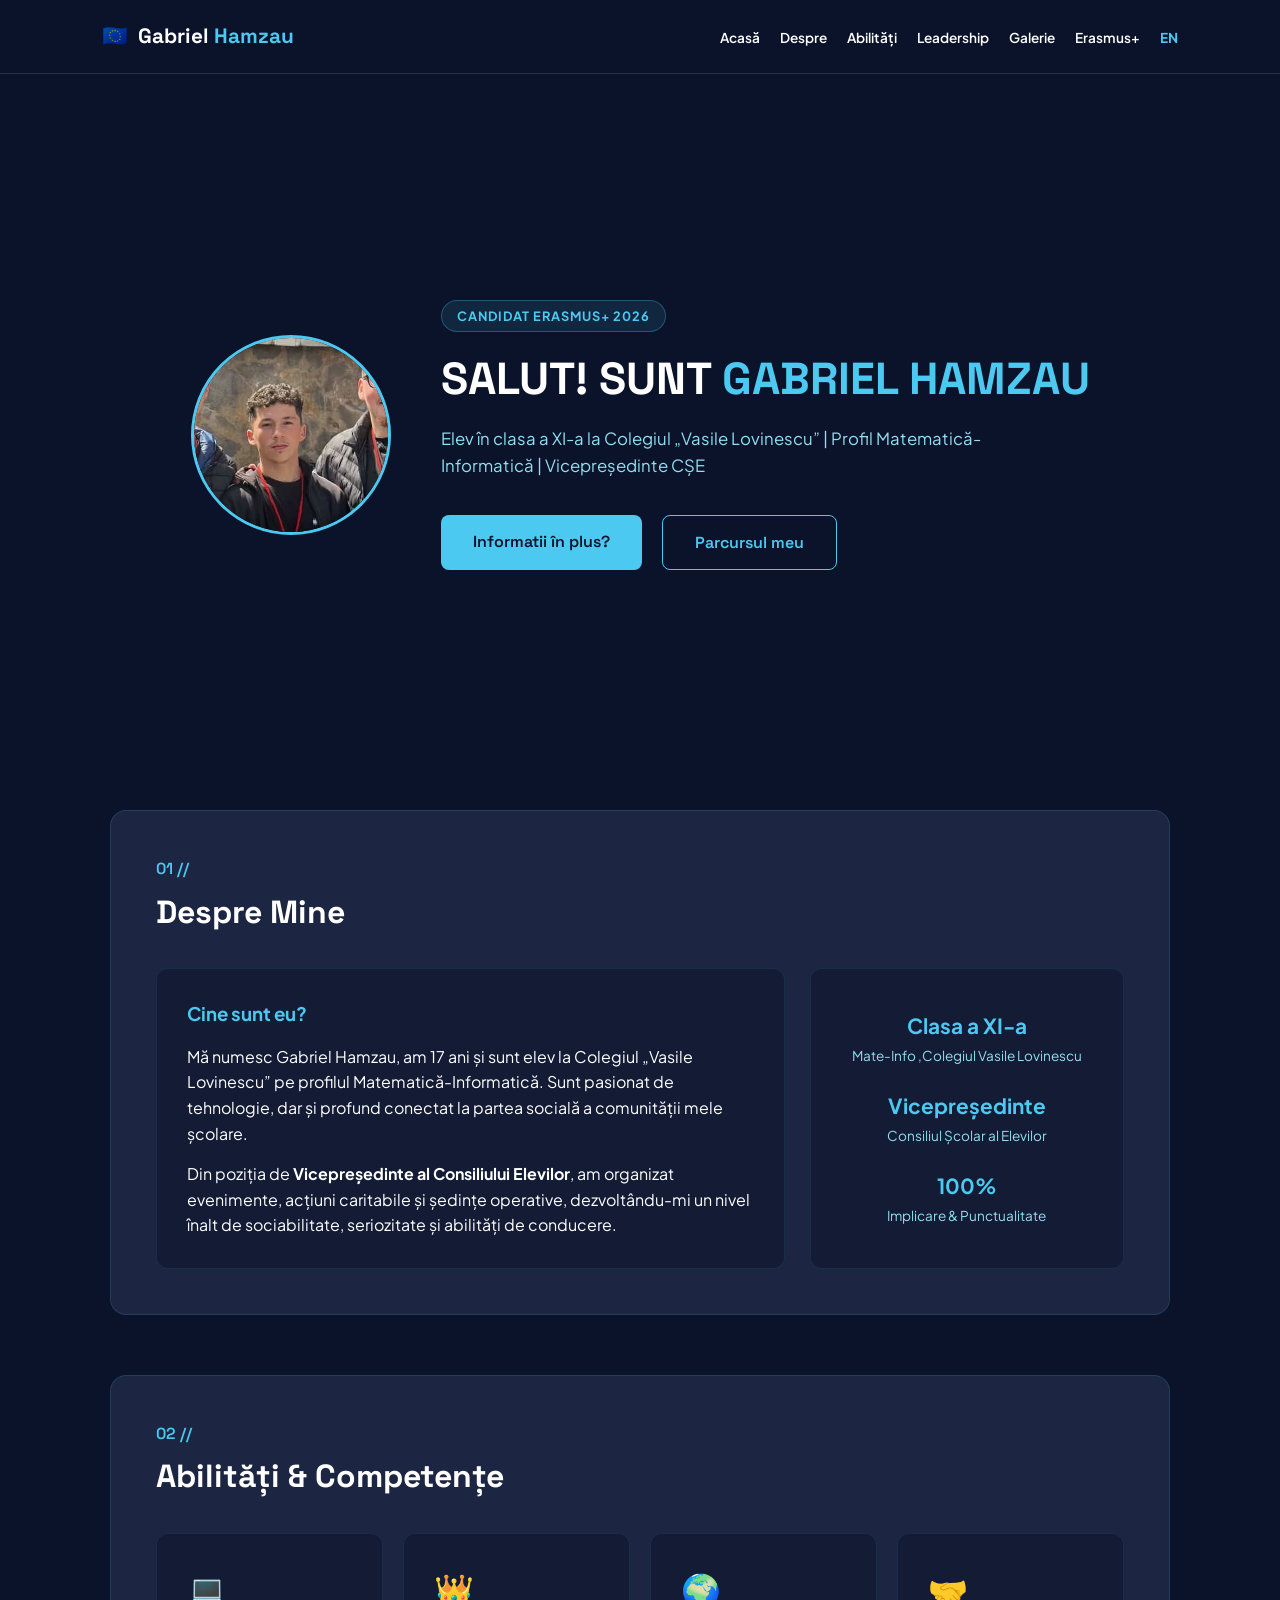
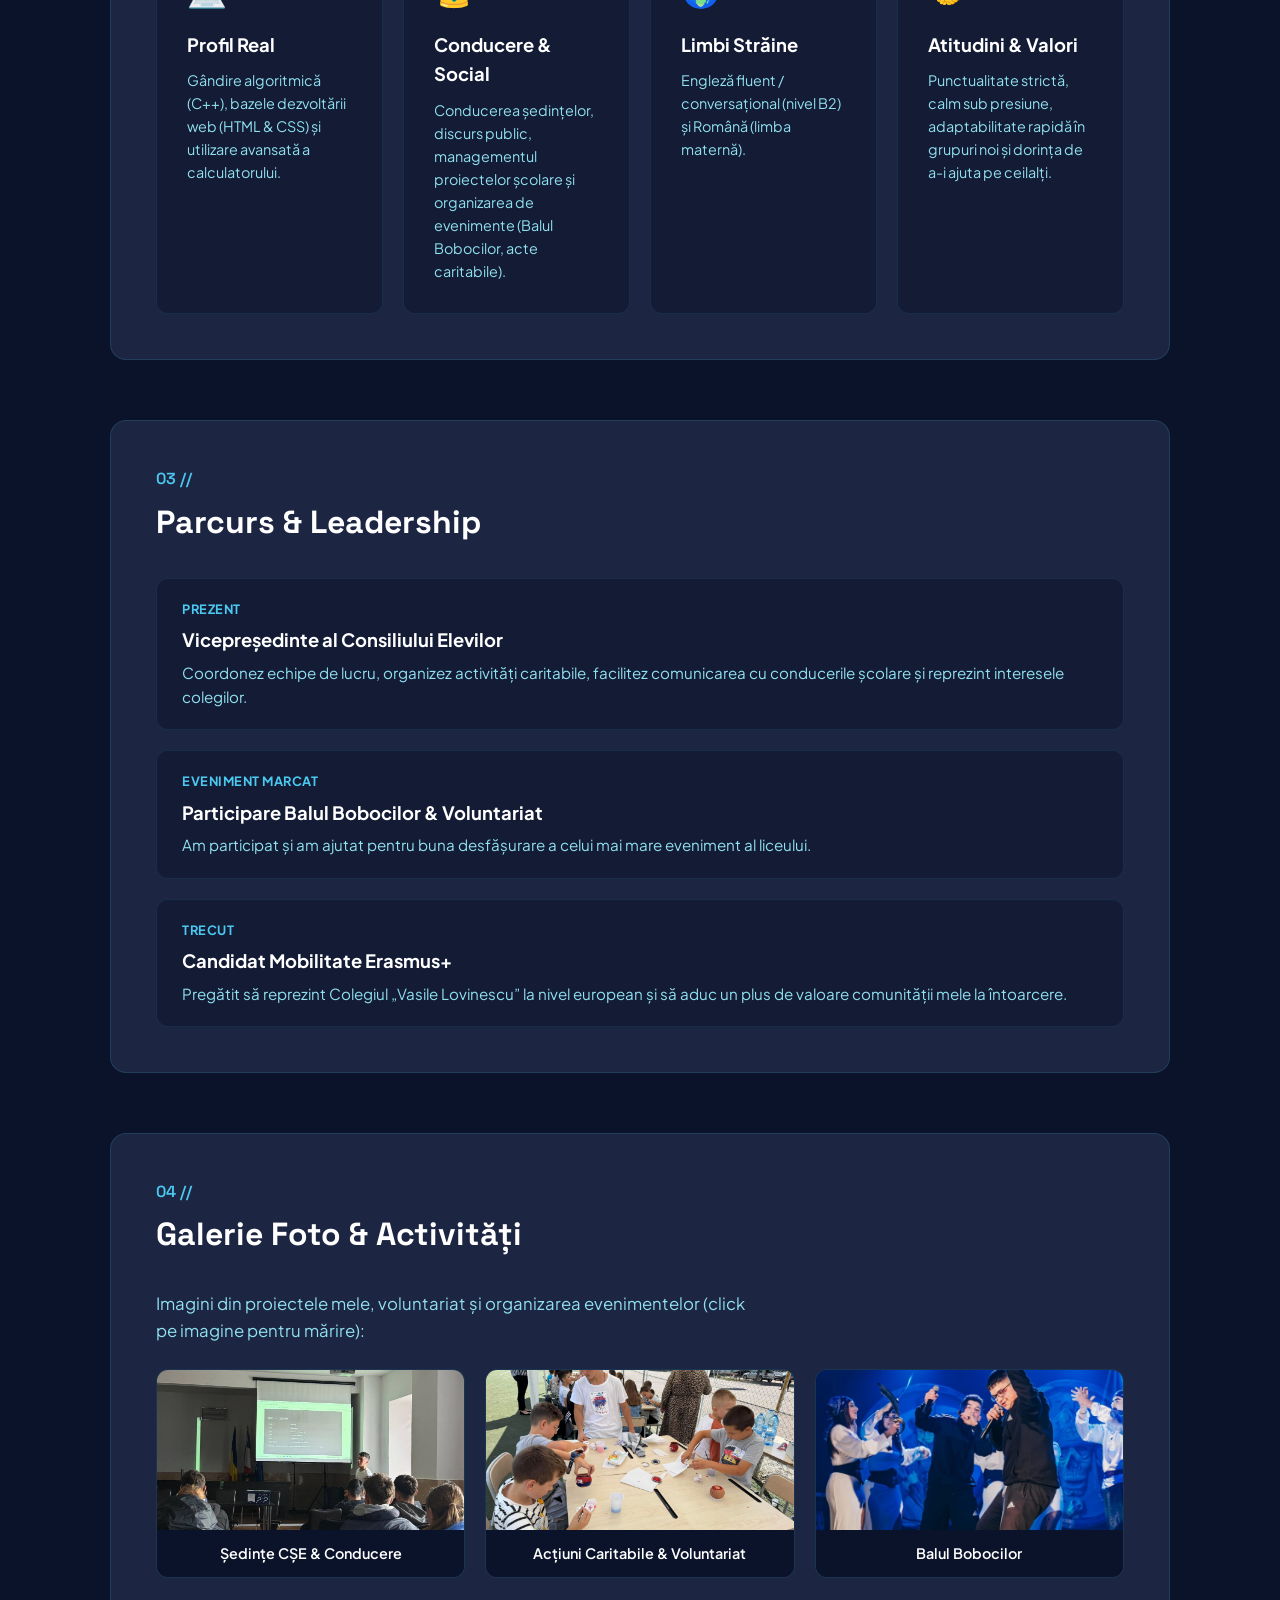
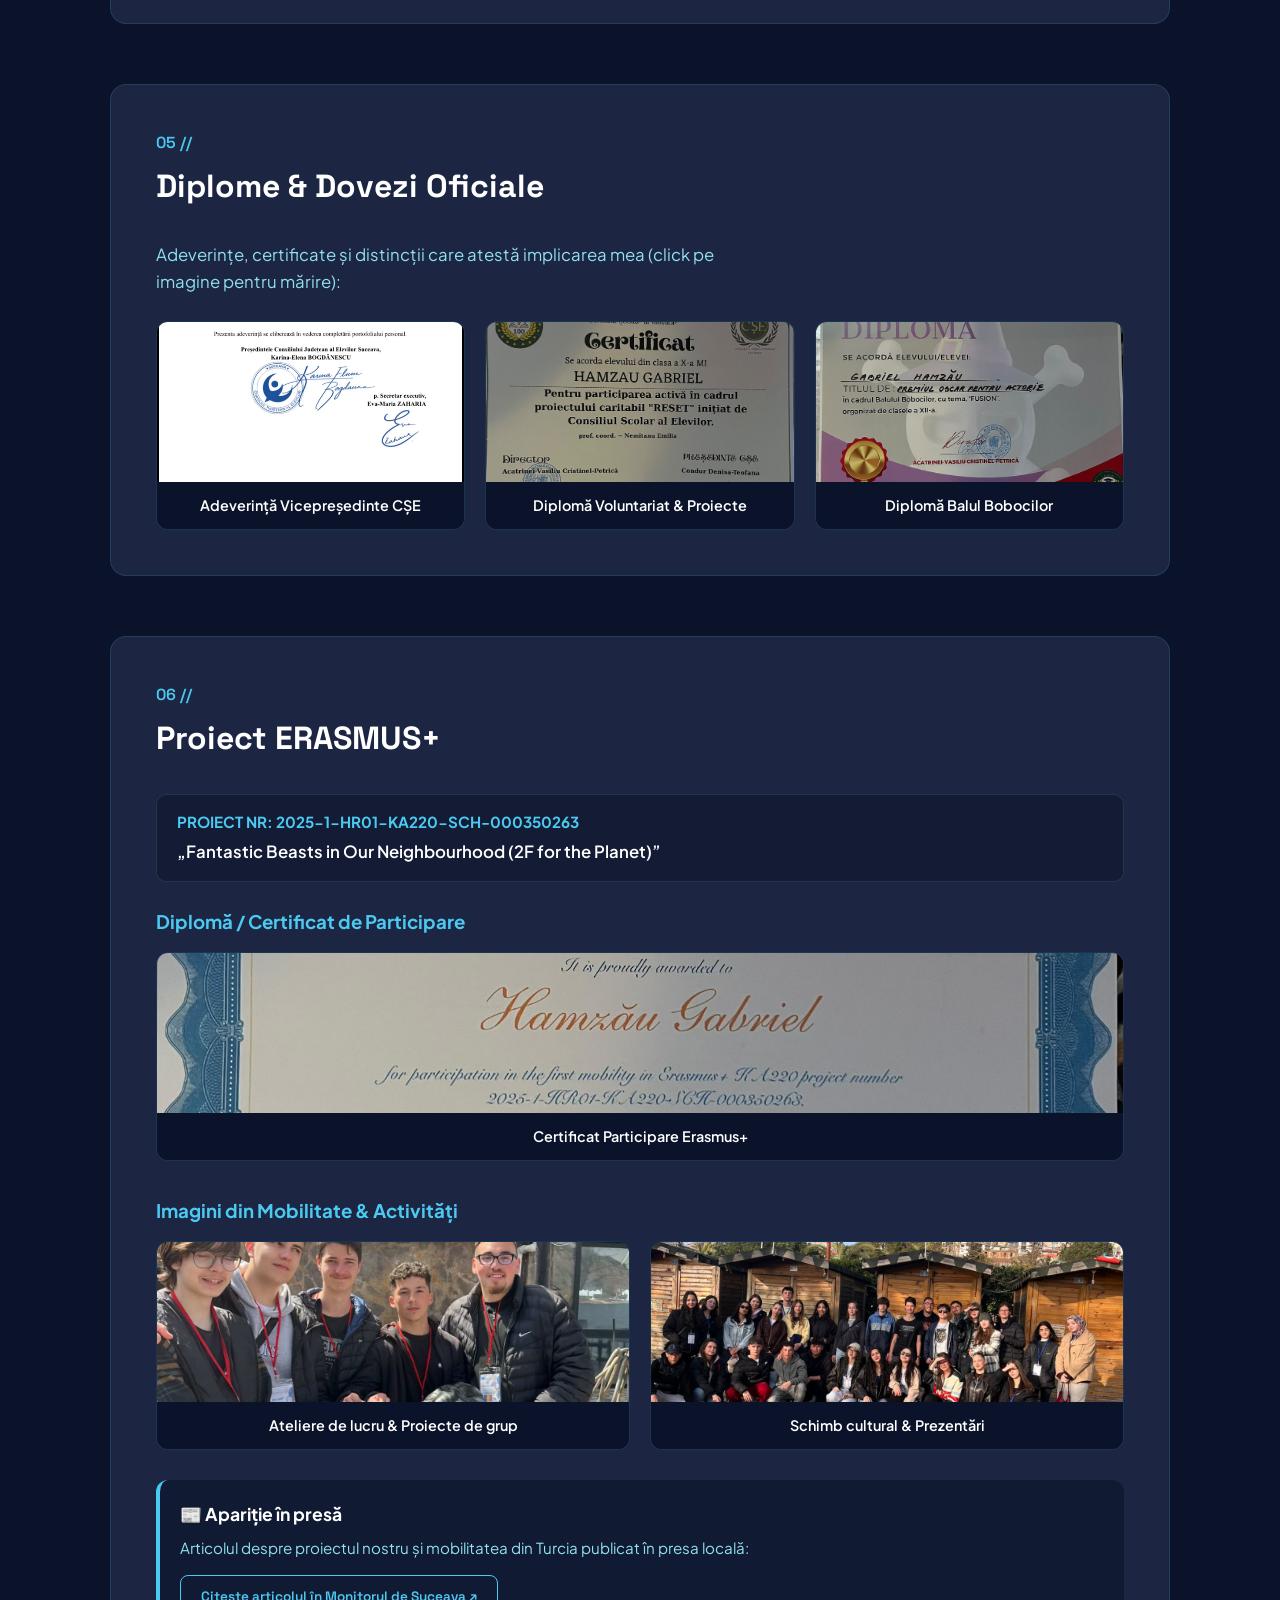
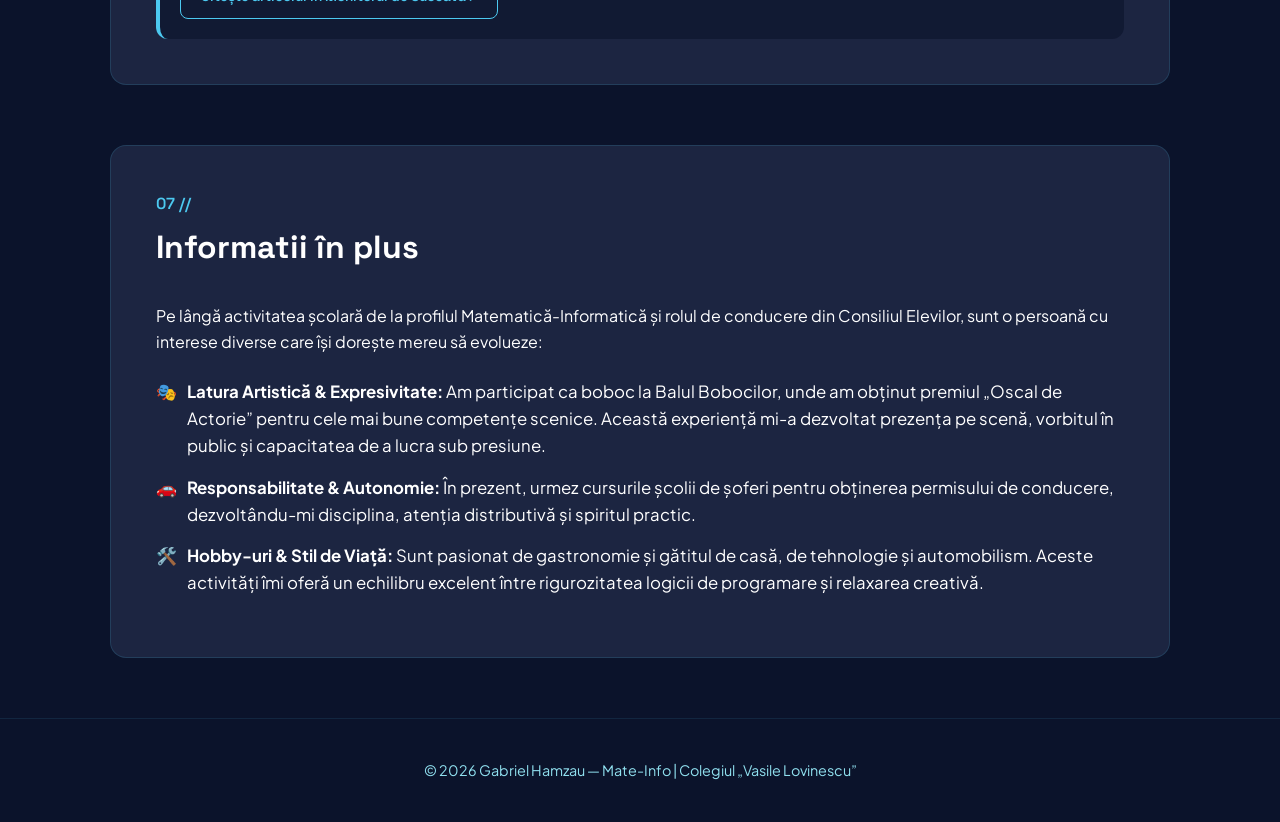
==== index.html @ 8b27a1c2 "Add Erasmus portfolio website Co-authored-by: Copilot App <223556219+Copilot@users.noreply.github.co" ====
<!DOCTYPE html>
<html lang="ro">
<head>
    <meta charset="UTF-8">
    <meta name="viewport" content="width=device-width, initial-scale=1.0">
    <title>Portofoliu Erasmus | Gabriel Hamzau</title>
    <!-- Fonturi -->
    <link href="https://fonts.googleapis.com/css2?family=Space+Grotesk:wght@300;400;600;700&family=Plus+Jakarta+Sans:wght@300;400;600;700&display=swap" rel="stylesheet">
    <link rel="stylesheet" href="style.css">
</head>
<body>

    <!-- Fundal Video NOU -->
    <video autoplay muted loop playsinline class="video-background">
        <source src="Imagini/fundal.mp4" type="video/mp4">
    
    </video>
    <div class="video-overlay"></div>

    <!-- Meniu Navigație -->
    <header>
        <div class="logo">
            <span class="eu-star">🇪🇺</span> Gabriel <span>Hamzau</span>
        </div>
        <nav>
            <ul>
                <li><a href="#hero">Acasă</a></li>
                <li><a href="#despre">Despre</a></li>
                <li><a href="#abilitati">Abilități</a></li>
                <li><a href="#traseu">Leadership</a></li>
                <li><a href="#galerie">Galerie</a></li>
                <li><a href="#participare-erasmus">Erasmus+</a></li>
                <li><a href="index-en.html" style="color: var(--primary); font-weight: 700;">EN</a></li>
            </ul>
        </nav>
    </header>

    <!-- SECȚIUNEA HERO -->
    <section id="hero">
        <div class="hero-content">
            <div class="profile-wrapper">
                <img src="Imagini/profil.jpg" alt="Gabriel Hamzau" class="profile-img">
            </div>
            
            <div class="hero-text">
                <span class="cyber-badge">CANDIDAT ERASMUS+ 2026</span>
                <h1>SALUT! SUNT <span class="clean-text">GABRIEL HAMZAU</span></h1>
                <p class="subtitle">Elev în clasa a XI-a la Colegiul „Vasile Lovinescu” | Profil Matematică-Informatică | Vicepreședinte CȘE</p>
                <div class="hero-buttons">
                    <a href="#INFORMATII" class="btn primary-glow">Informatii în plus?</a>
                    <a href="#traseu" class="btn secondary-btn">Parcursul meu</a>
                </div>
            </div>
        </div>
    </section>

    <main class="main-container">

        <!-- 01 // DESPRE MINE -->
        <section id="despre" class="section-card">
            <div class="section-header">
                <span class="section-number">01 //</span>
                <h2>Despre Mine</h2>
            </div>
            <div class="bento-grid">
                <div class="bento-box intro-box">
                    <h3>Cine sunt eu?</h3>
                    <p>Mă numesc Gabriel Hamzau, am 17 ani și sunt elev la Colegiul „Vasile Lovinescu” pe profilul Matematică-Informatică. Sunt pasionat de tehnologie, dar și profund conectat la partea socială a comunității mele școlare.</p>
                    <p style="margin-top: 15px;">Din poziția de <strong>Vicepreședinte al Consiliului Elevilor</strong>, am organizat evenimente, acțiuni caritabile și ședințe operative, dezvoltându-mi un nivel înalt de sociabilitate, seriozitate și abilități de conducere.</p>
                </div>
                <div class="bento-box stats-box">
                    <div class="stat-item">
                        <span class="stat-num">Clasa a XI-a</span>
                        <span class="stat-desc">Mate-Info ,Colegiul Vasile Lovinescu </span>
                    </div>
                    <div class="stat-item">
                        <span class="stat-num">Vicepreședinte</span>
                        <span class="stat-desc">Consiliul Școlar al Elevilor</span>
                    </div>
                    <div class="stat-item">
                        <span class="stat-num">100%</span>
                        <span class="stat-desc">Implicare & Punctualitate</span>
                    </div>
                </div>
            </div>
        </section>

        <!-- 02 // ABILITĂȚI -->
        <section id="abilitati" class="section-card">
            <div class="section-header">
                <span class="section-number">02 //</span>
                <h2>Abilități & Competențe</h2>
            </div>
            
            <div class="skills-grid">
                <div class="skill-card">
                    <div class="skill-icon">💻</div>
                    <h3>Profil Real</h3>
                    <p>Gândire algoritmică (C++), bazele dezvoltării web (HTML & CSS) și utilizare avansată a calculatorului.</p>
                </div>
                <div class="skill-card">
                    <div class="skill-icon">👑</div>
                    <h3>Conducere & Social</h3>
                    <p>Conducerea ședințelor, discurs public, managementul proiectelor școlare și organizarea de evenimente (Balul Bobocilor, acte caritabile).</p>
                </div>
                <div class="skill-card">
                    <div class="skill-icon">🌍</div>
                    <h3>Limbi Străine</h3>
                    <p>Engleză fluent / conversațional (nivel B2) și Română (limba maternă).</p>
                </div>
                <div class="skill-card">
                    <div class="skill-icon">🤝</div>
                    <h3>Atitudini & Valori</h3>
                    <p>Punctualitate strictă, calm sub presiune, adaptabilitate rapidă în grupuri noi și dorința de a-i ajuta pe ceilalți.</p>
                </div>
            </div>
        </section>

        <!-- 03 // PARCURS & LEADERSHIP -->
        <section id="traseu" class="section-card">
            <div class="section-header">
                <span class="section-number">03 //</span>
                <h2>Parcurs & Leadership</h2>
            </div>
            
            <div class="timeline">
                <div class="timeline-item">
                    <div class="timeline-date">Prezent</div>
                    <div class="timeline-content">
                        <h3>Vicepreședinte al Consiliului Elevilor</h3>
                        <p>Coordonez echipe de lucru, organizez activități caritabile, facilitez comunicarea cu conducerile școlare și reprezint interesele colegilor.</p>
                    </div>
                </div>
                <div class="timeline-item">
                    <div class="timeline-date">Eveniment Marcat</div>
                    <div class="timeline-content">
                        <h3>Participare Balul Bobocilor & Voluntariat</h3>
                        <p>Am participat și am ajutat pentru buna desfășurare a celui mai mare eveniment al liceului.</p>
                    </div>
                </div>
                <div class="timeline-item">
                    <div class="timeline-date">Trecut</div>
                    <div class="timeline-content">
                        <h3>Candidat Mobilitate Erasmus+</h3>
                        <p>Pregătit să reprezint Colegiul „Vasile Lovinescu” la nivel european și să aduc un plus de valoare comunității mele la întoarcere.</p>
                    </div>
                </div>
            </div>
        </section>

        <!-- 04 // GALERIE FOTO -->
        <section id="galerie" class="section-card">
            <div class="section-header">
                <span class="section-number">04 //</span>
                <h2>Galerie Foto & Activități</h2>
            </div>
            <p class="subtitle" style="margin-bottom: 25px;">Imagini din proiectele mele, voluntariat și organizarea evenimentelor (click pe imagine pentru mărire):</p>
            
            <div class="cyber-gallery">
                <div class="gallery-card" onclick="deschideImagine(this)">
                    <img src="Imagini/activitate1.jpg" alt="Ședințe și Echipa CȘE">
                    <div class="gallery-info">Ședințe CȘE & Conducere</div>
                </div>
                <div class="gallery-card" onclick="deschideImagine(this)">
                    <img src="Imagini/activitate2.jpg" alt="Acțiuni Caritabile">
                    <div class="gallery-info">Acțiuni Caritabile & Voluntariat</div>
                </div>
                <div class="gallery-card" onclick="deschideImagine(this)">
                    <img src="Imagini/activitate3.jpg" alt="Balul Bobocilor">
                    <div class="gallery-info"> Balul Bobocilor</div>
                </div>
            </div>
        </section>

        <!-- 05 // DIPLOME ȘI DOVEZI -->
        <section id="diplome" class="section-card">
            <div class="section-header">
                <span class="section-number">05 //</span>
                <h2>Diplome & Dovezi Oficiale</h2>
            </div>
            <p class="subtitle" style="margin-bottom: 25px;">Adeverințe, certificate și distincții care atestă implicarea mea (click pe imagine pentru mărire):</p>
            
            <div class="cyber-gallery">
                <div class="gallery-card" onclick="deschideImagine(this)">
                    <img src="Imagini/diploma1.jpg" alt="Adeverință Vicepreședinte">
                    <div class="gallery-info">Adeverință Vicepreședinte CȘE</div>
                </div>
                <div class="gallery-card" onclick="deschideImagine(this)">
                    <img src="Imagini/diploma2.jpg" alt="Diplomă Voluntariat">
                    <div class="gallery-info">Diplomă Voluntariat & Proiecte</div>
                </div>
                <div class="gallery-card" onclick="deschideImagine(this)">
                    <img src="Imagini/diploma3.jpg" alt="Diplomă Balul Bobocilor ">
                    <div class="gallery-info">Diplomă Balul Bobocilor</div>
                </div>
            </div>
        </section>

        <!-- 06 // PARTICIPARE ERASMUS+ -->
        <section id="participare-erasmus" class="section-card">
            <div class="section-header">
                <span class="section-number">06 //</span>
                <h2>Proiect ERASMUS+</h2>
            </div>
            <div style="margin-bottom: 25px; background: rgba(11, 19, 43, 0.5); padding: 15px 20px; border-radius: 10px; border: 1px solid rgba(255,255,255,0.1);">
                <p style="color: var(--primary); font-weight: 700; font-size: 0.95rem; margin-bottom: 5px;">PROIECT NR: 2025-1-HR01-KA220-SCH-000350263</p>
                <p style="font-size: 1.05rem; font-weight: 600;">„Fantastic Beasts in Our Neighbourhood (2F for the Planet)”</p>
            </div>
            
            <h3 style="margin-bottom: 15px; color: var(--primary);">Diplomă / Certificat de Participare</h3>
            <div class="cyber-gallery" style="margin-bottom: 35px;">
                <div class="gallery-card" onclick="deschideImagine(this)">
                    <img src="Imagini/diploma10.jpg" alt="Diploma ERASMUS">
                    <div class="gallery-info">Certificat Participare Erasmus+</div>
                </div>
            </div>

            <h3 style="margin-bottom: 15px; color: var(--primary);">Imagini din Mobilitate & Activități</h3>
            <div class="cyber-gallery">
                <div class="gallery-card" onclick="deschideImagine(this)">
                    <img src="Imagini/diploma11.jpg" alt="Poze ERASMUS 1">
                    <div class="gallery-info">Ateliere de lucru & Proiecte de grup</div>
                </div>
                <div class="gallery-card" onclick="deschideImagine(this)">
                    <img src="Imagini/diploma12.jpg" alt="Poze ERASMUS 2">
                    <div class="gallery-info">Schimb cultural & Prezentări</div>
                </div>
            </div>

            <!-- APARIȚIE ÎN PRESA LOCALĂ -->
            <div style="margin-top: 30px; background: rgba(11, 19, 43, 0.6); padding: 20px; border-radius: 12px; border-left: 4px solid var(--primary);">
                <h3 style="font-size: 1.1rem; margin-bottom: 8px;">📰 Apariție în presă</h3>
                <p style="color: var(--text-dim); font-size: 0.95rem; margin-bottom: 15px;">
                    Articolul despre proiectul nostru și mobilitatea din Turcia publicat în presa locală:
                </p>
                <a href="https://www.monitorulsv.ro/turcia-destinatia-celei-de-a-doua-intalniri-de-proiect-pentru-elevi-si-profesori-ai-colegiului-vasile-lovinescu-falticeni_f33e3d/" target="_blank" class="btn secondary-btn" style="font-size: 0.85rem; padding: 10px 20px;">
                    Citește articolul în Monitorul de Suceava ↗
                </a>
            </div>
        </section>

        <!-- 07 // INFORMATII DESPRE MINE IN PLUS  -->
        <section id="INFORMATII" class="section-card">
            <div class="section-header">
                <span class="section-number">07 //</span>
                <h2>Informatii în plus</h2>
            </div>
            <div class="INFORMATII">
                <p>Pe lângă activitatea școlară de la profilul Matematică-Informatică și rolul de conducere din Consiliul Elevilor, sunt o persoană cu interese diverse care își dorește mereu să evolueze:</p>
                <ul class="glow-list">
                    <li>🎭 <span><strong>Latura Artistică & Expresivitate:</strong> Am participat ca boboc la Balul Bobocilor, unde am obținut premiul „Oscal de Actorie” pentru cele mai bune competențe scenice. Această experiență mi-a dezvoltat prezența pe scenă, vorbitul în public și capacitatea de a lucra sub presiune.</span></li>
                    <li>🚗 <span><strong>Responsabilitate & Autonomie:</strong> În prezent, urmez cursurile școlii de șoferi pentru obținerea permisului de conducere, dezvoltându-mi disciplina, atenția distributivă și spiritul practic.</span></li>
                    <li>🛠️ <span><strong>Hobby-uri & Stil de Viață:</strong> Sunt pasionat de gastronomie și gătitul de casă, de tehnologie și automobilism. Aceste activități îmi oferă un echilibru excelent între rigurozitatea logicii de programare și relaxarea creativă.</span></li>
                </ul>
            </div>
        </section>

    </main>

    <!-- Model imagine -->
    <div id="modal-poza" class="modal" onclick="inchideImagine()">
        <span class="inchide">&times;</span>
        <img class="modal-content" id="img-marita">
        <div id="caption"></div>
    </div>

    <footer>
        <p>&copy; 2026 Gabriel Hamzau — Mate-Info | Colegiul „Vasile Lovinescu”</p>
    </footer>

    <script>
        function deschideImagine(element) {
            var modal = document.getElementById("modal-poza");
            var imgMarita = document.getElementById("img-marita");
            var captionText = document.getElementById("caption");
            var imgSursa = element.getElementsByTagName("img")[0];
            var textInfo = element.getElementsByClassName("gallery-info")[0];

            modal.style.display = "flex";
            imgMarita.src = imgSursa.src;
            captionText.innerHTML = textInfo.innerHTML;
        }

        function inchideImagine() {
            document.getElementById("modal-poza").style.display = "none";
        }
    </script>
</body>
</html>
---- style.css ----
/* Variabile de culoare unificate */
:root {
    --bg-dark: #0b132b;          /* Albastru închis */
    --card-bg: #1c2541;          /* Card-uri albastru închis */
    --primary: #4cc9f0;          /* Cyan curat */
    --accent: #480ca8;
    --text-white: #ffffff;
    --text-dim: #90e0ef;
}

* {
    margin: 0;
    padding: 0;
    box-sizing: border-box;
    scroll-behavior: smooth;
}

body {
    font-family: 'Plus Jakarta Sans', sans-serif;
    background-color: var(--bg-dark);
    color: var(--text-white);
    overflow-x: hidden;
    line-height: 1.6;
}

/* NOU: FUNDAL VIDEO INTEGRAT */
.video-background {
    position: fixed;
    top: 0;
    left: 0;
    width: 100vw;
    height: 100vh;
    object-fit: cover;
    z-index: -2;
}

/* Overlay întunecat pentru lizibilitatea textului */
.video-overlay {
    position: fixed;
    top: 0;
    left: 0;
    width: 100%;
    height: 100%;
    background: rgba(11, 19, 43, 0.75);
    z-index: -1;
}

/* Antet / Navigație */
header {
    position: fixed;
    top: 0;
    width: 100%;
    display: flex;
    justify-content: space-between;
    align-items: center;
    padding: 20px 8%;
    background: rgba(11, 19, 43, 0.95);
    border-bottom: 1px solid rgba(76, 201, 240, 0.2);
    z-index: 1000;
}

.logo {
    font-family: 'Space Grotesk', sans-serif;
    font-size: 1.3rem;
    font-weight: 700;
}

.logo span {
    color: var(--primary);
}

.eu-star {
    margin-right: 5px;
}

nav ul {
    display: flex;
    list-style: none;
}

nav ul li {
    margin-left: 20px;
}

nav ul li a {
    color: var(--text-white);
    text-decoration: none;
    font-weight: 600;
    font-size: 0.85rem;
    transition: all 0.3s;
    position: relative;
}

nav ul li a:hover {
    color: var(--primary);
}

/* Secțiunea HERO */
#hero {
    min-height: 90vh;
    display: flex;
    align-items: center;
    justify-content: center;
    padding: 120px 8% 60px 8%;
}

.hero-content {
    display: flex;
    align-items: center;
    gap: 50px;
    max-width: 1200px;
}

.profile-wrapper {
    width: 200px;
    height: 200px;
    flex-shrink: 0;
}

.profile-img {
    width: 100%;
    height: 100%;
    border-radius: 50%;
    object-fit: cover;
    border: 3px solid var(--primary);
}

.cyber-badge {
    background: rgba(76, 201, 240, 0.1);
    color: var(--primary);
    border: 1px solid rgba(76, 201, 240, 0.3);
    padding: 5px 15px;
    border-radius: 30px;
    font-size: 0.8rem;
    font-weight: 700;
    letter-spacing: 1px;
    display: inline-block;
    margin-bottom: 20px;
}

h1 {
    font-family: 'Space Grotesk', sans-serif;
    font-size: 2.8rem;
    font-weight: 700;
    line-height: 1.2;
    margin-bottom: 20px;
}

.clean-text {
    color: var(--primary);
}

.subtitle {
    font-size: 1.05rem;
    color: var(--text-dim);
    margin-bottom: 35px;
    max-width: 600px;
}

/* Butoane */
.hero-buttons {
    display: flex;
    gap: 20px;
}

.btn {
    display: inline-block;
    padding: 14px 32px;
    border-radius: 8px;
    text-decoration: none;
    font-weight: 600;
    font-size: 1rem;
    transition: all 0.3s ease;
    font-family: 'Space Grotesk', sans-serif;
}

.primary-glow {
    background: var(--primary);
    color: var(--bg-dark);
}

.primary-glow:hover {
    background: #ffffff;
    transform: translateY(-2px);
}

.secondary-btn {
    border: 1px solid var(--primary);
    color: var(--primary);
}

.secondary-btn:hover {
    background: rgba(76, 201, 240, 0.1);
}

/* Structura Principală */
.main-container {
    max-width: 1100px;
    margin: 0 auto;
    padding: 0 20px;
}

.section-card {
    background: var(--card-bg);
    border: 1px solid rgba(76, 201, 240, 0.15);
    padding: 45px;
    border-radius: 16px;
    margin-bottom: 60px;
}

.section-header {
    margin-bottom: 30px;
}

.section-number {
    color: var(--primary);
    font-family: 'Space Grotesk', sans-serif;
    font-weight: 600;
    display: block;
    margin-bottom: 5px;
}

h2 {
    font-family: 'Space Grotesk', sans-serif;
    font-size: 2rem;
}

/* Bento Grid */
.bento-grid {
    display: grid;
    grid-template-columns: 2fr 1fr;
    gap: 25px;
}

.bento-box {
    background: rgba(11, 19, 43, 0.5);
    border: 1px solid rgba(76, 201, 240, 0.1);
    padding: 30px;
    border-radius: 12px;
}

.intro-box h3 {
    margin-bottom: 15px;
    color: var(--primary);
}

.stats-box {
    display: flex;
    flex-direction: column;
    justify-content: space-around;
    text-align: center;
}

.stat-item {
    margin: 10px 0;
}

.stat-num {
    font-size: 1.3rem;
    font-weight: 700;
    color: var(--primary);
    display: block;
}

.stat-desc {
    color: var(--text-dim);
    font-size: 0.85rem;
}

/* Abilități Grid */
.skills-grid {
    display: grid;
    grid-template-columns: repeat(auto-fit, minmax(220px, 1fr));
    gap: 20px;
}

.skill-card {
    background: rgba(11, 19, 43, 0.5);
    border: 1px solid rgba(76, 201, 240, 0.1);
    padding: 30px;
    border-radius: 12px;
    transition: all 0.3s ease;
}

.skill-card:hover {
    border-color: var(--primary);
}

.skill-icon {
    font-size: 2rem;
    margin-bottom: 15px;
}

.skill-card h3 {
    margin-bottom: 10px;
    font-size: 1.15rem;
}

.skill-card p {
    color: var(--text-dim);
    font-size: 0.9rem;
}

/* Parcurs & Leadership */
.timeline {
    display: flex;
    flex-direction: column;
    gap: 20px;
}

.timeline-item {
    background: rgba(11, 19, 43, 0.5);
    border: 1px solid rgba(76, 201, 240, 0.1);
    padding: 20px 25px;
    border-radius: 12px;
}

.timeline-date {
    color: var(--primary);
    font-size: 0.8rem;
    font-weight: 700;
    text-transform: uppercase;
    margin-bottom: 6px;
    letter-spacing: 0.5px;
}

.timeline-content h3 {
    font-size: 1.15rem;
    margin-bottom: 6px;
}

.timeline-content p {
    color: var(--text-dim);
    font-size: 0.95rem;
}

/* Galerie & Diplome Grid */
.cyber-gallery {
    display: grid;
    grid-template-columns: repeat(auto-fit, minmax(240px, 1fr));
    gap: 20px;
}

.gallery-card {
    background: rgba(11, 19, 43, 0.5);
    border: 1px solid rgba(76, 201, 240, 0.15);
    border-radius: 12px;
    overflow: hidden;
    cursor: pointer;
    transition: all 0.3s ease;
}

.gallery-card:hover {
    border-color: var(--primary);
}

.gallery-card img {
    width: 100%;
    height: 160px;
    object-fit: cover;
    display: block;
}

.gallery-info {
    padding: 12px;
    text-align: center;
    font-size: 0.9rem;
    font-weight: 600;
    color: var(--text-white);
    background: var(--bg-dark);
}

/* Lista Erasmus */
.glow-list {
    list-style: none;
    margin-top: 25px;
}

.glow-list li {
    margin-bottom: 15px;
    display: flex;
    align-items: start;
    font-size: 1.05rem;
}

.glow-list li span {
    margin-left: 10px;
}

/* Modal Pop-up */
.modal {
    display: none;
    position: fixed;
    z-index: 2000;
    left: 0;
    top: 0;
    width: 100%;
    height: 100%;
    background-color: rgba(0, 0, 0, 0.85);
    backdrop-filter: blur(5px);
    justify-content: center;
    align-items: center;
    flex-direction: column;
    cursor: pointer;
}

.modal-content {
    max-width: 85%;
    max-height: 80%;
    border-radius: 10px;
    border: 2px solid var(--primary);
}

#caption {
    margin-top: 15px;
    color: var(--text-white);
    font-size: 1.1rem;
    font-weight: 600;
}

.inchide {
    position: absolute;
    top: 20px;
    right: 35px;
    color: #ffffff;
    font-size: 40px;
    font-weight: bold;
}

/* Footer */
footer {
    text-align: center;
    padding: 40px;
    background: var(--bg-dark);
    color: var(--text-dim);
    font-size: 0.9rem;
    border-top: 1px solid rgba(76, 201, 240, 0.1);
}

/* Adaptare ecran mobil */
@media (max-width: 900px) {
    .hero-content {
        flex-direction: column;
        text-align: center;
    }
    .hero-buttons {
        justify-content: center;
    }
    .bento-grid {
        grid-template-columns: 1fr;
    }
    header {
        padding: 15px 5%;
    }
}
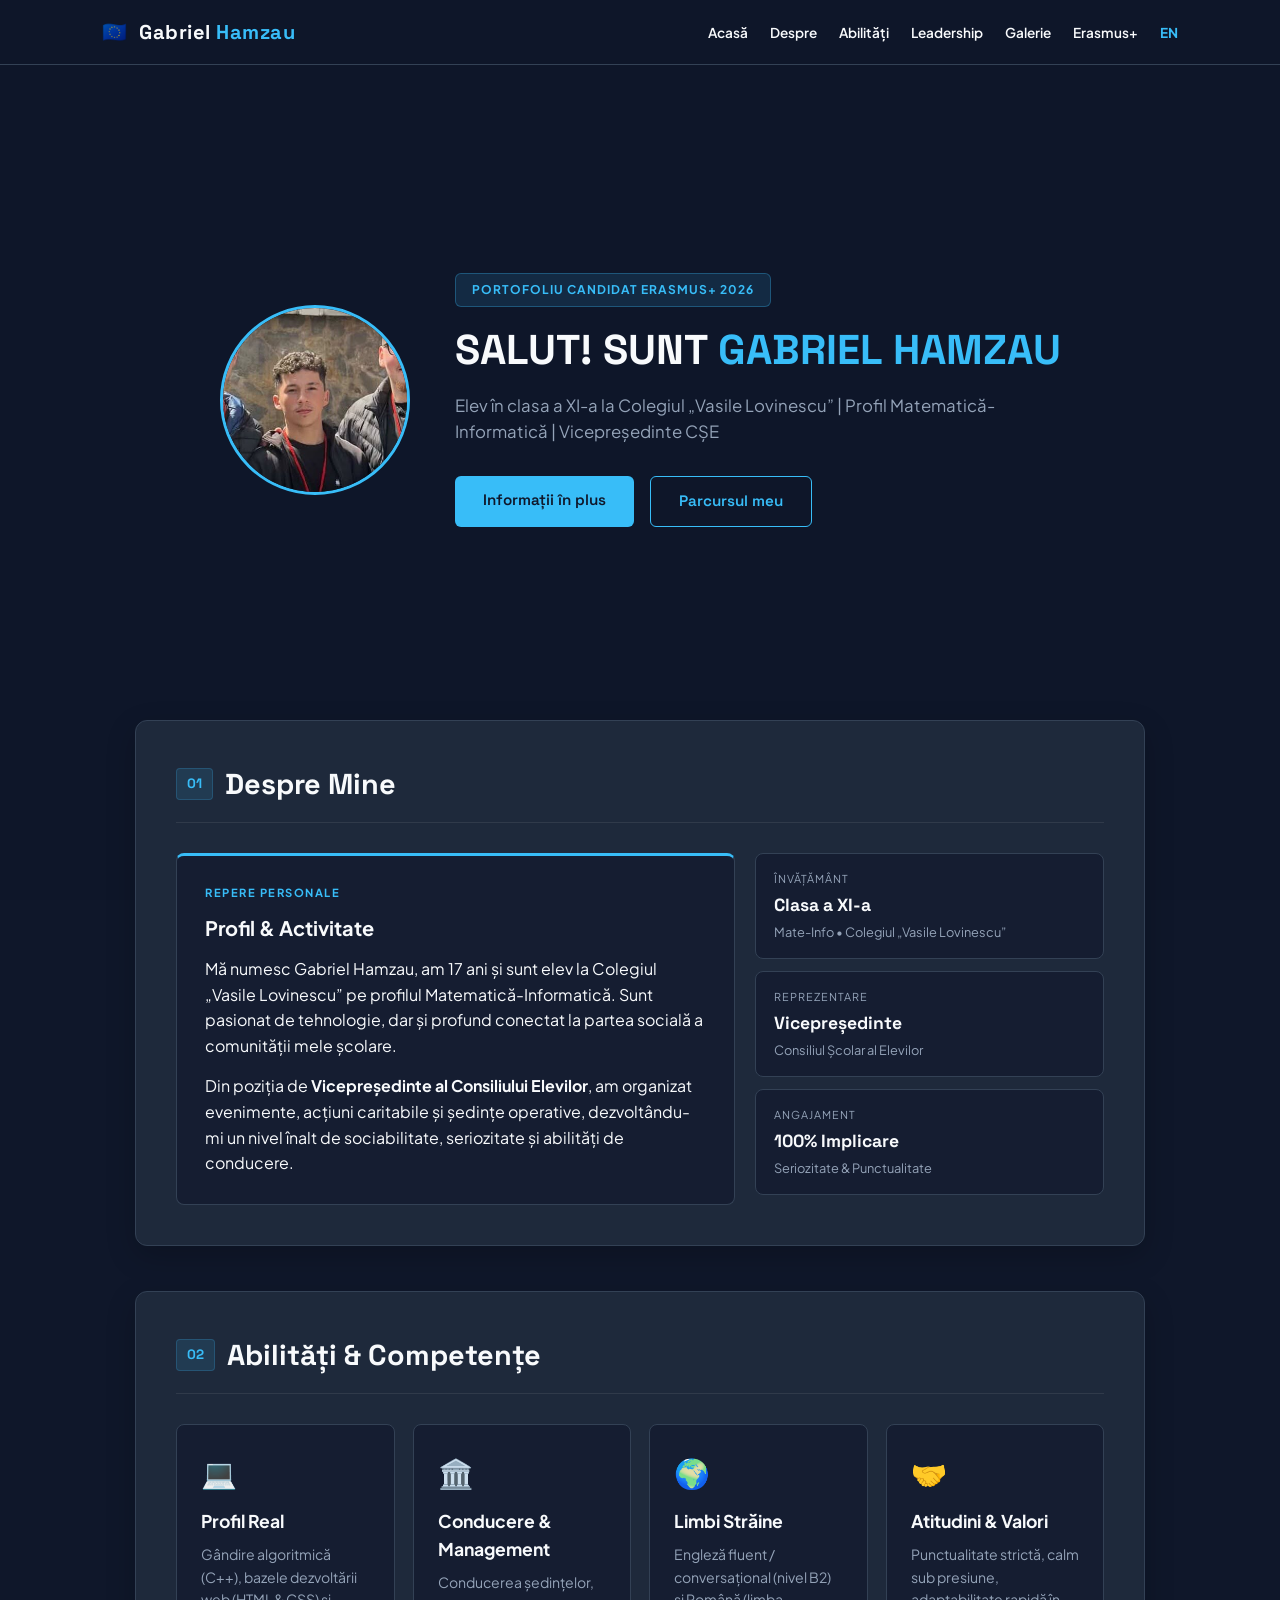
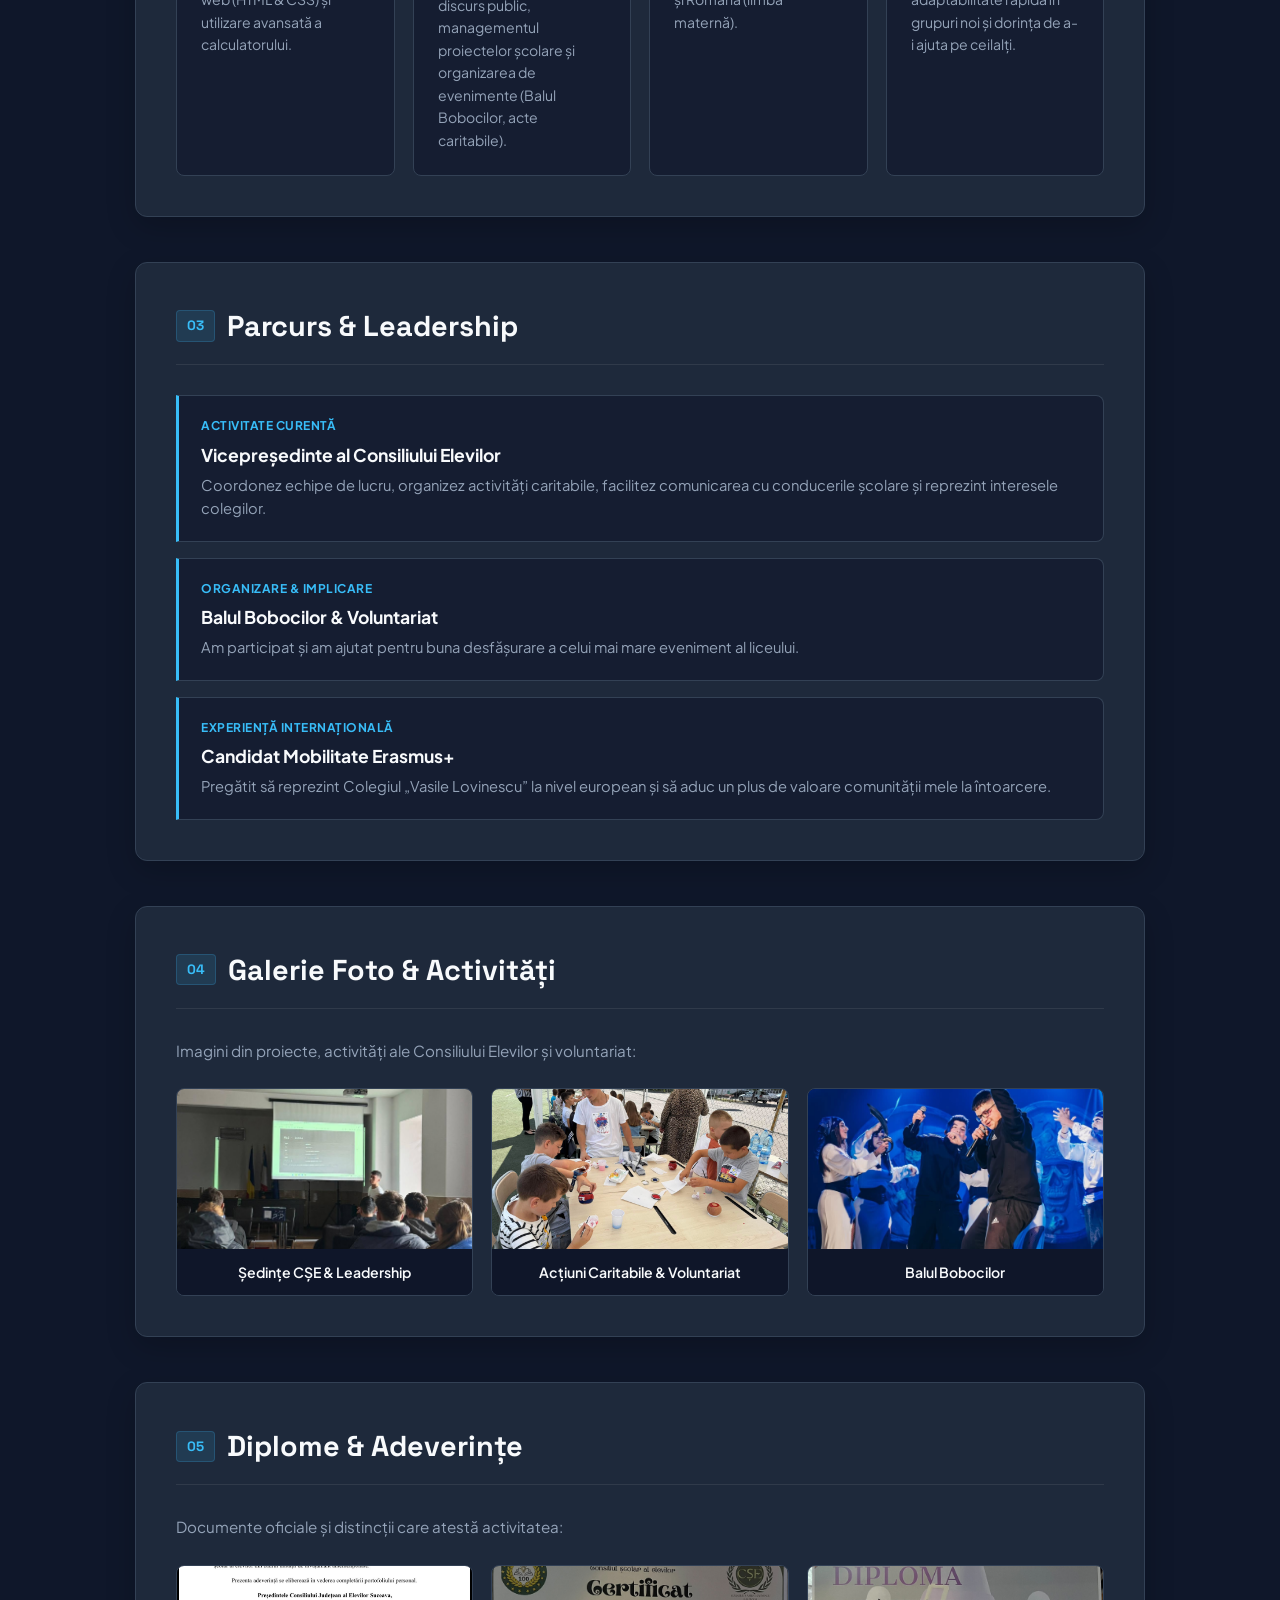
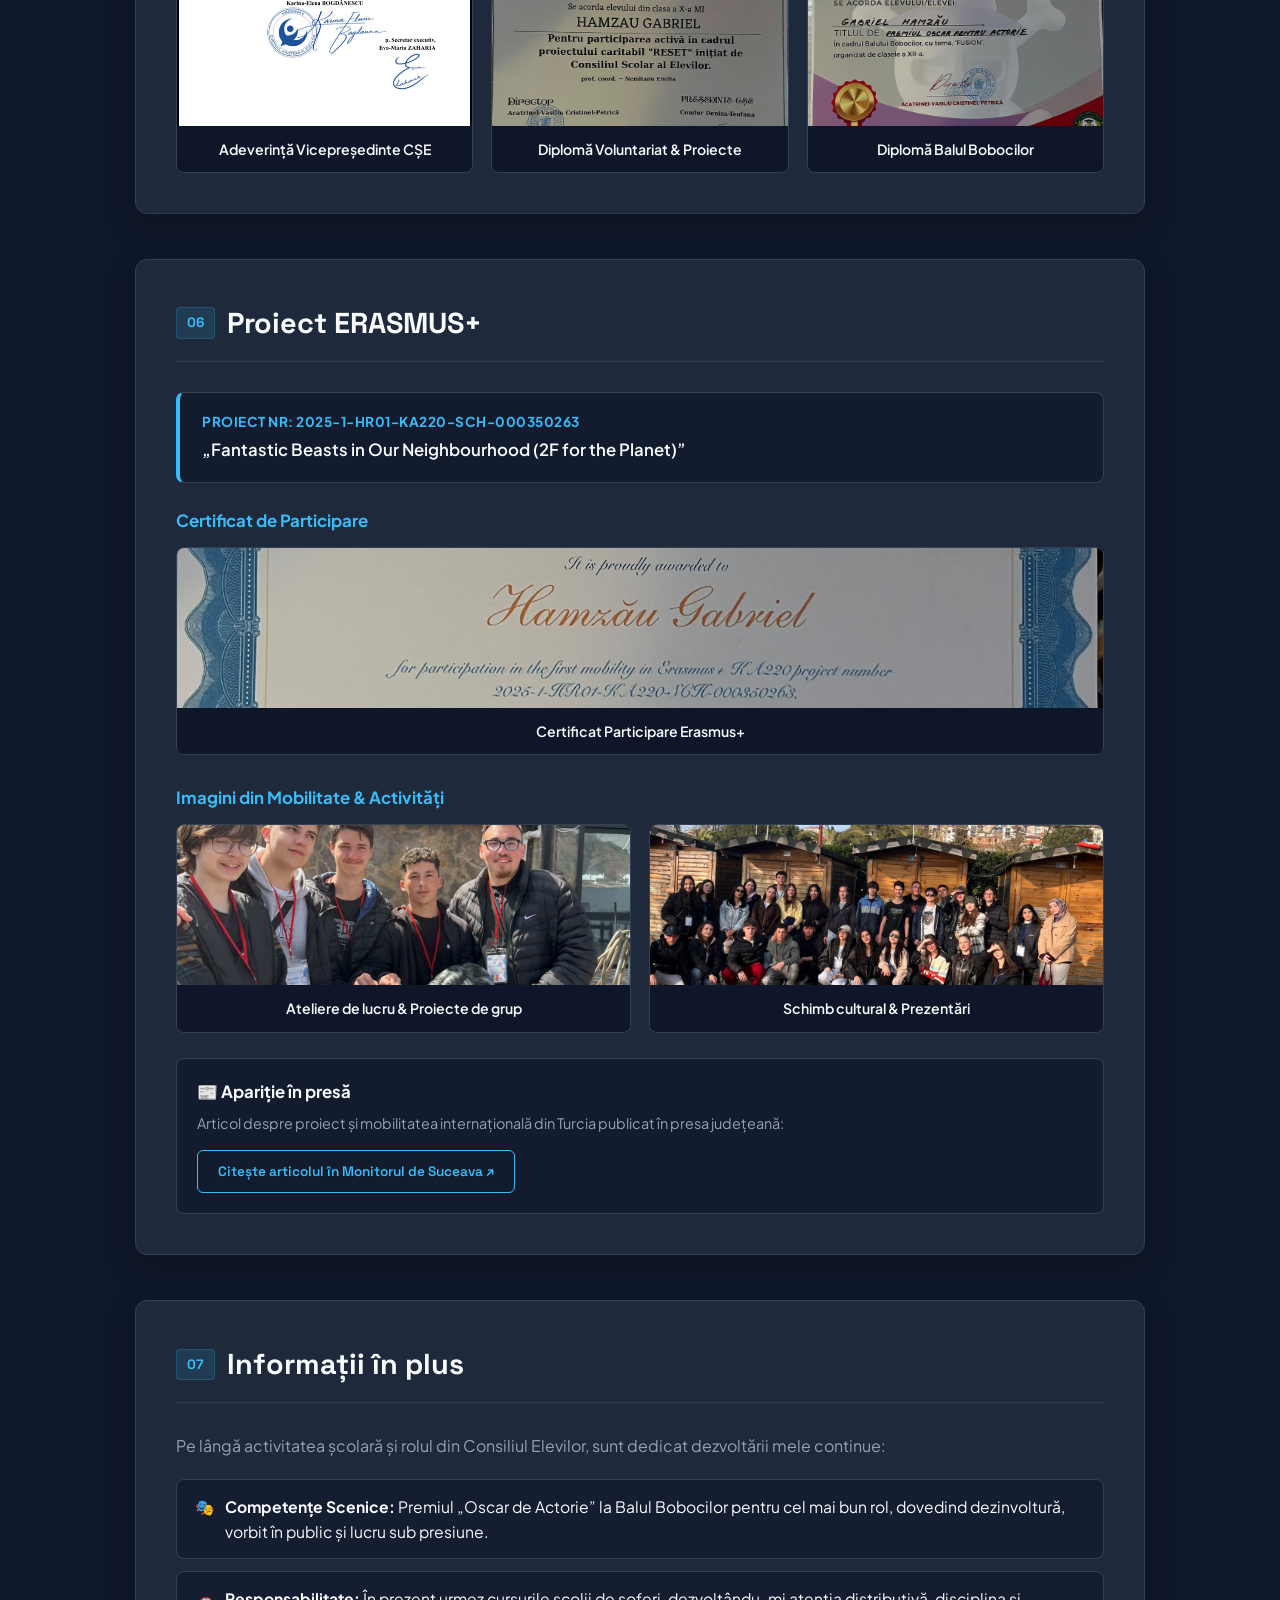
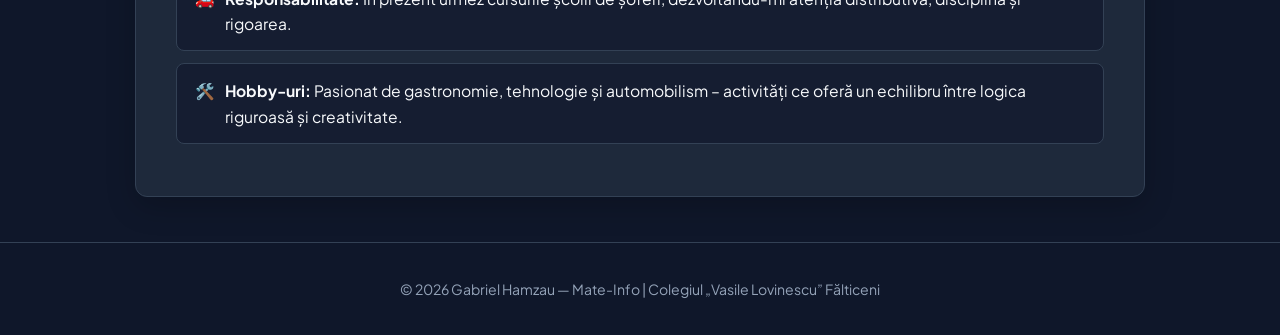
==== commit e9661ce1: "Refresh Erasmus portfolio content and design Co-authored-by: Copilot App <223556219+Copilot@users.no" ====
--- a/index.html
+++ b/index.html
@@ -5,15 +5,14 @@
     <meta name="viewport" content="width=device-width, initial-scale=1.0">
     <title>Portofoliu Erasmus | Gabriel Hamzau</title>
     <!-- Fonturi -->
-    <link href="https://fonts.googleapis.com/css2?family=Space+Grotesk:wght@300;400;600;700&family=Plus+Jakarta+Sans:wght@300;400;600;700&display=swap" rel="stylesheet">
+    <link href="https://fonts.googleapis.com/css2?family=Space+Grotesk:wght@400;600;700&family=Plus+Jakarta+Sans:wght@400;500;600;700&display=swap" rel="stylesheet">
     <link rel="stylesheet" href="style.css">
 </head>
 <body>
 
-    <!-- Fundal Video NOU -->
+    <!-- Fundal Video -->
     <video autoplay muted loop playsinline class="video-background">
         <source src="Imagini/fundal.mp4" type="video/mp4">
-    
     </video>
     <div class="video-overlay"></div>
 
@@ -43,11 +42,11 @@
             </div>
             
             <div class="hero-text">
-                <span class="cyber-badge">CANDIDAT ERASMUS+ 2026</span>
+                <span class="cyber-badge">PORTOFOLIU CANDIDAT ERASMUS+ 2026</span>
                 <h1>SALUT! SUNT <span class="clean-text">GABRIEL HAMZAU</span></h1>
                 <p class="subtitle">Elev în clasa a XI-a la Colegiul „Vasile Lovinescu” | Profil Matematică-Informatică | Vicepreședinte CȘE</p>
                 <div class="hero-buttons">
-                    <a href="#INFORMATII" class="btn primary-glow">Informatii în plus?</a>
+                    <a href="#INFORMATII" class="btn primary-glow">Informații în plus</a>
                     <a href="#traseu" class="btn secondary-btn">Parcursul meu</a>
                 </div>
             </div>
@@ -59,27 +58,33 @@
         <!-- 01 // DESPRE MINE -->
         <section id="despre" class="section-card">
             <div class="section-header">
-                <span class="section-number">01 //</span>
+                <span class="section-number">01</span>
                 <h2>Despre Mine</h2>
             </div>
-            <div class="bento-grid">
-                <div class="bento-box intro-box">
-                    <h3>Cine sunt eu?</h3>
+            
+            <div class="custom-about-grid">
+                <div class="about-main-box">
+                    <span class="box-tag">REPERE PERSONALE</span>
+                    <h3>Profil & Activitate</h3>
                     <p>Mă numesc Gabriel Hamzau, am 17 ani și sunt elev la Colegiul „Vasile Lovinescu” pe profilul Matematică-Informatică. Sunt pasionat de tehnologie, dar și profund conectat la partea socială a comunității mele școlare.</p>
                     <p style="margin-top: 15px;">Din poziția de <strong>Vicepreședinte al Consiliului Elevilor</strong>, am organizat evenimente, acțiuni caritabile și ședințe operative, dezvoltându-mi un nivel înalt de sociabilitate, seriozitate și abilități de conducere.</p>
                 </div>
-                <div class="bento-box stats-box">
-                    <div class="stat-item">
-                        <span class="stat-num">Clasa a XI-a</span>
-                        <span class="stat-desc">Mate-Info ,Colegiul Vasile Lovinescu </span>
-                    </div>
-                    <div class="stat-item">
-                        <span class="stat-num">Vicepreședinte</span>
-                        <span class="stat-desc">Consiliul Școlar al Elevilor</span>
-                    </div>
-                    <div class="stat-item">
-                        <span class="stat-num">100%</span>
-                        <span class="stat-desc">Implicare & Punctualitate</span>
+
+                <div class="about-stats-column">
+                    <div class="stat-card-item">
+                        <span class="stat-label">ÎNVĂȚĂMÂNT</span>
+                        <span class="stat-value">Clasa a XI-a</span>
+                        <span class="stat-sub">Mate-Info • Colegiul „Vasile Lovinescu”</span>
+                    </div>
+                    <div class="stat-card-item">
+                        <span class="stat-label">REPREZENTARE</span>
+                        <span class="stat-value">Vicepreședinte</span>
+                        <span class="stat-sub">Consiliul Școlar al Elevilor</span>
+                    </div>
+                    <div class="stat-card-item">
+                        <span class="stat-label">ANGAJAMENT</span>
+                        <span class="stat-value">100% Implicare</span>
+                        <span class="stat-sub">Seriozitate & Punctualitate</span>
                     </div>
                 </div>
             </div>
@@ -88,7 +93,7 @@
         <!-- 02 // ABILITĂȚI -->
         <section id="abilitati" class="section-card">
             <div class="section-header">
-                <span class="section-number">02 //</span>
+                <span class="section-number">02</span>
                 <h2>Abilități & Competențe</h2>
             </div>
             
@@ -99,8 +104,8 @@
                     <p>Gândire algoritmică (C++), bazele dezvoltării web (HTML & CSS) și utilizare avansată a calculatorului.</p>
                 </div>
                 <div class="skill-card">
-                    <div class="skill-icon">👑</div>
-                    <h3>Conducere & Social</h3>
+                    <div class="skill-icon">🏛️</div>
+                    <h3>Conducere & Management</h3>
                     <p>Conducerea ședințelor, discurs public, managementul proiectelor școlare și organizarea de evenimente (Balul Bobocilor, acte caritabile).</p>
                 </div>
                 <div class="skill-card">
@@ -119,27 +124,27 @@
         <!-- 03 // PARCURS & LEADERSHIP -->
         <section id="traseu" class="section-card">
             <div class="section-header">
-                <span class="section-number">03 //</span>
+                <span class="section-number">03</span>
                 <h2>Parcurs & Leadership</h2>
             </div>
             
             <div class="timeline">
                 <div class="timeline-item">
-                    <div class="timeline-date">Prezent</div>
+                    <div class="timeline-date">Activitate Curentă</div>
                     <div class="timeline-content">
                         <h3>Vicepreședinte al Consiliului Elevilor</h3>
                         <p>Coordonez echipe de lucru, organizez activități caritabile, facilitez comunicarea cu conducerile școlare și reprezint interesele colegilor.</p>
                     </div>
                 </div>
                 <div class="timeline-item">
-                    <div class="timeline-date">Eveniment Marcat</div>
+                    <div class="timeline-date">Organizare & Implicare</div>
                     <div class="timeline-content">
-                        <h3>Participare Balul Bobocilor & Voluntariat</h3>
+                        <h3>Balul Bobocilor & Voluntariat</h3>
                         <p>Am participat și am ajutat pentru buna desfășurare a celui mai mare eveniment al liceului.</p>
                     </div>
                 </div>
                 <div class="timeline-item">
-                    <div class="timeline-date">Trecut</div>
+                    <div class="timeline-date">Experiență Internațională</div>
                     <div class="timeline-content">
                         <h3>Candidat Mobilitate Erasmus+</h3>
                         <p>Pregătit să reprezint Colegiul „Vasile Lovinescu” la nivel european și să aduc un plus de valoare comunității mele la întoarcere.</p>
@@ -151,15 +156,15 @@
         <!-- 04 // GALERIE FOTO -->
         <section id="galerie" class="section-card">
             <div class="section-header">
-                <span class="section-number">04 //</span>
+                <span class="section-number">04</span>
                 <h2>Galerie Foto & Activități</h2>
             </div>
-            <p class="subtitle" style="margin-bottom: 25px;">Imagini din proiectele mele, voluntariat și organizarea evenimentelor (click pe imagine pentru mărire):</p>
+            <p class="subtitle-sec">Imagini din proiecte, activități ale Consiliului Elevilor și voluntariat:</p>
             
             <div class="cyber-gallery">
                 <div class="gallery-card" onclick="deschideImagine(this)">
                     <img src="Imagini/activitate1.jpg" alt="Ședințe și Echipa CȘE">
-                    <div class="gallery-info">Ședințe CȘE & Conducere</div>
+                    <div class="gallery-info">Ședințe CȘE & Leadership</div>
                 </div>
                 <div class="gallery-card" onclick="deschideImagine(this)">
                     <img src="Imagini/activitate2.jpg" alt="Acțiuni Caritabile">
@@ -167,7 +172,7 @@
                 </div>
                 <div class="gallery-card" onclick="deschideImagine(this)">
                     <img src="Imagini/activitate3.jpg" alt="Balul Bobocilor">
-                    <div class="gallery-info"> Balul Bobocilor</div>
+                    <div class="gallery-info">Balul Bobocilor</div>
                 </div>
             </div>
         </section>
@@ -175,10 +180,10 @@
         <!-- 05 // DIPLOME ȘI DOVEZI -->
         <section id="diplome" class="section-card">
             <div class="section-header">
-                <span class="section-number">05 //</span>
-                <h2>Diplome & Dovezi Oficiale</h2>
-            </div>
-            <p class="subtitle" style="margin-bottom: 25px;">Adeverințe, certificate și distincții care atestă implicarea mea (click pe imagine pentru mărire):</p>
+                <span class="section-number">05</span>
+                <h2>Diplome & Adeverințe</h2>
+            </div>
+            <p class="subtitle-sec">Documente oficiale și distincții care atestă activitatea:</p>
             
             <div class="cyber-gallery">
                 <div class="gallery-card" onclick="deschideImagine(this)">
@@ -190,7 +195,7 @@
                     <div class="gallery-info">Diplomă Voluntariat & Proiecte</div>
                 </div>
                 <div class="gallery-card" onclick="deschideImagine(this)">
-                    <img src="Imagini/diploma3.jpg" alt="Diplomă Balul Bobocilor ">
+                    <img src="Imagini/diploma3.jpg" alt="Diplomă Balul Bobocilor">
                     <div class="gallery-info">Diplomă Balul Bobocilor</div>
                 </div>
             </div>
@@ -199,23 +204,23 @@
         <!-- 06 // PARTICIPARE ERASMUS+ -->
         <section id="participare-erasmus" class="section-card">
             <div class="section-header">
-                <span class="section-number">06 //</span>
+                <span class="section-number">06</span>
                 <h2>Proiect ERASMUS+</h2>
             </div>
-            <div style="margin-bottom: 25px; background: rgba(11, 19, 43, 0.5); padding: 15px 20px; border-radius: 10px; border: 1px solid rgba(255,255,255,0.1);">
-                <p style="color: var(--primary); font-weight: 700; font-size: 0.95rem; margin-bottom: 5px;">PROIECT NR: 2025-1-HR01-KA220-SCH-000350263</p>
-                <p style="font-size: 1.05rem; font-weight: 600;">„Fantastic Beasts in Our Neighbourhood (2F for the Planet)”</p>
-            </div>
-            
-            <h3 style="margin-bottom: 15px; color: var(--primary);">Diplomă / Certificat de Participare</h3>
-            <div class="cyber-gallery" style="margin-bottom: 35px;">
+            <div class="erasmus-banner">
+                <p class="project-code">PROIECT NR: 2025-1-HR01-KA220-SCH-000350263</p>
+                <p class="project-title">„Fantastic Beasts in Our Neighbourhood (2F for the Planet)”</p>
+            </div>
+            
+            <h3 class="subsection-title">Certificat de Participare</h3>
+            <div class="cyber-gallery" style="margin-bottom: 30px;">
                 <div class="gallery-card" onclick="deschideImagine(this)">
                     <img src="Imagini/diploma10.jpg" alt="Diploma ERASMUS">
                     <div class="gallery-info">Certificat Participare Erasmus+</div>
                 </div>
             </div>
 
-            <h3 style="margin-bottom: 15px; color: var(--primary);">Imagini din Mobilitate & Activități</h3>
+            <h3 class="subsection-title">Imagini din Mobilitate & Activități</h3>
             <div class="cyber-gallery">
                 <div class="gallery-card" onclick="deschideImagine(this)">
                     <img src="Imagini/diploma11.jpg" alt="Poze ERASMUS 1">
@@ -228,10 +233,10 @@
             </div>
 
             <!-- APARIȚIE ÎN PRESA LOCALĂ -->
-            <div style="margin-top: 30px; background: rgba(11, 19, 43, 0.6); padding: 20px; border-radius: 12px; border-left: 4px solid var(--primary);">
-                <h3 style="font-size: 1.1rem; margin-bottom: 8px;">📰 Apariție în presă</h3>
-                <p style="color: var(--text-dim); font-size: 0.95rem; margin-bottom: 15px;">
-                    Articolul despre proiectul nostru și mobilitatea din Turcia publicat în presa locală:
+            <div class="press-box">
+                <h3>📰 Apariție în presă</h3>
+                <p>
+                    Articol despre proiect și mobilitatea internațională din Turcia publicat în presa județeană:
                 </p>
                 <a href="https://www.monitorulsv.ro/turcia-destinatia-celei-de-a-doua-intalniri-de-proiect-pentru-elevi-si-profesori-ai-colegiului-vasile-lovinescu-falticeni_f33e3d/" target="_blank" class="btn secondary-btn" style="font-size: 0.85rem; padding: 10px 20px;">
                     Citește articolul în Monitorul de Suceava ↗
@@ -239,18 +244,18 @@
             </div>
         </section>
 
-        <!-- 07 // INFORMATII DESPRE MINE IN PLUS  -->
+        <!-- 07 // INFORMAȚII ÎN PLUS  -->
         <section id="INFORMATII" class="section-card">
             <div class="section-header">
-                <span class="section-number">07 //</span>
-                <h2>Informatii în plus</h2>
+                <span class="section-number">07</span>
+                <h2>Informații în plus</h2>
             </div>
             <div class="INFORMATII">
-                <p>Pe lângă activitatea școlară de la profilul Matematică-Informatică și rolul de conducere din Consiliul Elevilor, sunt o persoană cu interese diverse care își dorește mereu să evolueze:</p>
+                <p style="color: var(--text-dim); font-size: 1rem;">Pe lângă activitatea școlară și rolul din Consiliul Elevilor, sunt dedicat dezvoltării mele continue:</p>
                 <ul class="glow-list">
-                    <li>🎭 <span><strong>Latura Artistică & Expresivitate:</strong> Am participat ca boboc la Balul Bobocilor, unde am obținut premiul „Oscal de Actorie” pentru cele mai bune competențe scenice. Această experiență mi-a dezvoltat prezența pe scenă, vorbitul în public și capacitatea de a lucra sub presiune.</span></li>
-                    <li>🚗 <span><strong>Responsabilitate & Autonomie:</strong> În prezent, urmez cursurile școlii de șoferi pentru obținerea permisului de conducere, dezvoltându-mi disciplina, atenția distributivă și spiritul practic.</span></li>
-                    <li>🛠️ <span><strong>Hobby-uri & Stil de Viață:</strong> Sunt pasionat de gastronomie și gătitul de casă, de tehnologie și automobilism. Aceste activități îmi oferă un echilibru excelent între rigurozitatea logicii de programare și relaxarea creativă.</span></li>
+                    <li>🎭 <span><strong>Competențe Scenice:</strong> Premiul „Oscar de Actorie” la Balul Bobocilor pentru cel mai bun rol, dovedind dezinvoltură, vorbit în public și lucru sub presiune.</span></li>
+                    <li>🚗 <span><strong>Responsabilitate:</strong> În prezent urmez cursurile școlii de șoferi, dezvoltându-mi atenția distributivă, disciplina și rigoarea.</span></li>
+                    <li>🛠️ <span><strong>Hobby-uri:</strong> Pasionat de gastronomie, tehnologie și automobilism – activități ce oferă un echilibru între logica riguroasă și creativitate.</span></li>
                 </ul>
             </div>
         </section>
@@ -265,7 +270,7 @@
     </div>
 
     <footer>
-        <p>&copy; 2026 Gabriel Hamzau — Mate-Info | Colegiul „Vasile Lovinescu”</p>
+        <p>&copy; 2026 Gabriel Hamzau — Mate-Info | Colegiul „Vasile Lovinescu” Fălticeni</p>
     </footer>
 
     <script>
--- a/style.css
+++ b/style.css
@@ -1,13 +1,15 @@
-/* Variabile de culoare unificate */
+/* /// 1. VARIABILE DE CULOARE (PALETĂ CORPORATE / INSTITUȚIONALĂ ELEGANTĂ) */
 :root {
-    --bg-dark: #0b132b;          /* Albastru închis */
-    --card-bg: #1c2541;          /* Card-uri albastru închis */
-    --primary: #4cc9f0;          /* Cyan curat */
-    --accent: #480ca8;
-    --text-white: #ffffff;
-    --text-dim: #90e0ef;
-}
-
+    --bg-dark: #0f172a;           /* Albastru închis profund, clasic */    
+    --card-bg: #1e293b;           /* Fundal solid, sobru și ușor de citit */
+    --card-border: #334155;       /* Linie discretă de contur argintiu-închis */
+    --primary: #38bdf8;           /* Albastru/cyan sobru (accent) */
+    --primary-soft: rgba(56, 189, 248, 0.12);
+    --text-white: #f8fafc;        /* Alb curat */
+    --text-dim: #94a3b8;          /* Gri subtil pentru detalii */
+}
+
+/* /// 2. RESETARE GENERALĂ */
 * {
     margin: 0;
     padding: 0;
@@ -15,6 +17,7 @@
     scroll-behavior: smooth;
 }
 
+/* /// 3. BODY */
 body {
     font-family: 'Plus Jakarta Sans', sans-serif;
     background-color: var(--bg-dark);
@@ -23,7 +26,7 @@
     line-height: 1.6;
 }
 
-/* NOU: FUNDAL VIDEO INTEGRAT */
+/* /// 4. FUNDAL VIDEO & OVERLAY */
 .video-background {
     position: fixed;
     top: 0;
@@ -34,18 +37,17 @@
     z-index: -2;
 }
 
-/* Overlay întunecat pentru lizibilitatea textului */
 .video-overlay {
     position: fixed;
     top: 0;
     left: 0;
     width: 100%;
     height: 100%;
-    background: rgba(11, 19, 43, 0.75);
+    background: rgba(15, 23, 42, 0.85);
     z-index: -1;
 }
 
-/* Antet / Navigație */
+/* /// 5. HEADER & NAVIGAȚIE */
 header {
     position: fixed;
     top: 0;
@@ -53,16 +55,17 @@
     display: flex;
     justify-content: space-between;
     align-items: center;
-    padding: 20px 8%;
-    background: rgba(11, 19, 43, 0.95);
-    border-bottom: 1px solid rgba(76, 201, 240, 0.2);
+    padding: 16px 8%;
+    background: rgba(15, 23, 42, 0.95);
+    border-bottom: 1px solid var(--card-border);
     z-index: 1000;
 }
 
 .logo {
     font-family: 'Space Grotesk', sans-serif;
-    font-size: 1.3rem;
-    font-weight: 700;
+    font-size: 1.25rem;
+    font-weight: 700;
+    letter-spacing: 0.5px;
 }
 
 .logo span {
@@ -70,7 +73,7 @@
 }
 
 .eu-star {
-    margin-right: 5px;
+    margin-right: 6px;
 }
 
 nav ul {
@@ -79,7 +82,7 @@
 }
 
 nav ul li {
-    margin-left: 20px;
+    margin-left: 22px;
 }
 
 nav ul li a {
@@ -87,33 +90,32 @@
     text-decoration: none;
     font-weight: 600;
     font-size: 0.85rem;
-    transition: all 0.3s;
-    position: relative;
+    transition: color 0.2s ease;
 }
 
 nav ul li a:hover {
     color: var(--primary);
 }
 
-/* Secțiunea HERO */
+/* /// 6. HERO SECTION */
 #hero {
-    min-height: 90vh;
+    min-height: 80vh;
     display: flex;
     align-items: center;
     justify-content: center;
-    padding: 120px 8% 60px 8%;
+    padding: 130px 8% 50px 8%;
 }
 
 .hero-content {
     display: flex;
     align-items: center;
-    gap: 50px;
-    max-width: 1200px;
+    gap: 45px;
+    max-width: 1100px;
 }
 
 .profile-wrapper {
-    width: 200px;
-    height: 200px;
+    width: 190px;
+    height: 190px;
     flex-shrink: 0;
 }
 
@@ -122,28 +124,28 @@
     height: 100%;
     border-radius: 50%;
     object-fit: cover;
-    border: 3px solid var(--primary);
+    border: 3px solid var(--primary); 
 }
 
 .cyber-badge {
-    background: rgba(76, 201, 240, 0.1);
-    color: var(--primary);
-    border: 1px solid rgba(76, 201, 240, 0.3);
-    padding: 5px 15px;
-    border-radius: 30px;
-    font-size: 0.8rem;
+    background: var(--primary-soft);
+    color: var(--primary);
+    border: 1px solid rgba(56, 189, 248, 0.3);
+    padding: 6px 16px;
+    border-radius: 6px;
+    font-size: 0.75rem;
     font-weight: 700;
     letter-spacing: 1px;
     display: inline-block;
-    margin-bottom: 20px;
+    margin-bottom: 18px;
 }
 
 h1 {
     font-family: 'Space Grotesk', sans-serif;
-    font-size: 2.8rem;
+    font-size: 2.6rem;
     font-weight: 700;
     line-height: 1.2;
-    margin-bottom: 20px;
+    margin-bottom: 18px;
 }
 
 .clean-text {
@@ -153,30 +155,30 @@
 .subtitle {
     font-size: 1.05rem;
     color: var(--text-dim);
-    margin-bottom: 35px;
+    margin-bottom: 30px;
     max-width: 600px;
 }
 
-/* Butoane */
+/* /// 7. BUTOANE HERO */
 .hero-buttons {
     display: flex;
-    gap: 20px;
+    gap: 16px;
 }
 
 .btn {
     display: inline-block;
-    padding: 14px 32px;
-    border-radius: 8px;
+    padding: 12px 28px;
+    border-radius: 6px;
     text-decoration: none;
     font-weight: 600;
-    font-size: 1rem;
-    transition: all 0.3s ease;
+    font-size: 0.95rem;
+    transition: all 0.2s ease;
     font-family: 'Space Grotesk', sans-serif;
 }
 
 .primary-glow {
     background: var(--primary);
-    color: var(--bg-dark);
+    color: #0f172a;
 }
 
 .primary-glow:hover {
@@ -190,96 +192,136 @@
 }
 
 .secondary-btn:hover {
-    background: rgba(76, 201, 240, 0.1);
-}
-
-/* Structura Principală */
+    background: var(--primary-soft);
+}
+
+/* /// 8. DESIGNUL */
 .main-container {
-    max-width: 1100px;
+    max-width: 1050px;
     margin: 0 auto;
     padding: 0 20px;
 }
 
 .section-card {
     background: var(--card-bg);
-    border: 1px solid rgba(76, 201, 240, 0.15);
-    padding: 45px;
-    border-radius: 16px;
-    margin-bottom: 60px;
+    border: 1px solid var(--card-border);
+    padding: 40px;
+    border-radius: 12px;
+    margin-bottom: 45px;
+    box-shadow: 0 10px 30px rgba(0,0,0,0.2);
 }
 
 .section-header {
+    display: flex;
+    align-items: center;
+    gap: 12px;
     margin-bottom: 30px;
+    padding-bottom: 15px;
+    border-bottom: 1px solid rgba(255, 255, 255, 0.08);
 }
 
 .section-number {
+    background: var(--primary-soft);
     color: var(--primary);
     font-family: 'Space Grotesk', sans-serif;
-    font-weight: 600;
-    display: block;
-    margin-bottom: 5px;
+    font-weight: 700;
+    padding: 4px 10px;
+    border-radius: 4px;
+    font-size: 0.85rem;
+    border: 1px solid rgba(56, 189, 248, 0.2);
 }
 
 h2 {
     font-family: 'Space Grotesk', sans-serif;
-    font-size: 2rem;
-}
-
-/* Bento Grid */
-.bento-grid {
+    font-size: 1.8rem;
+    color: var(--text-white);
+}
+
+.subtitle-sec {
+    color: var(--text-dim);
+    font-size: 0.95rem;
+    margin-bottom: 25px;
+}
+
+/* /// 9. SECȚIUNEA DESPRE MINE */
+.custom-about-grid {
     display: grid;
-    grid-template-columns: 2fr 1fr;
-    gap: 25px;
-}
-
-.bento-box {
-    background: rgba(11, 19, 43, 0.5);
-    border: 1px solid rgba(76, 201, 240, 0.1);
-    padding: 30px;
-    border-radius: 12px;
-}
-
-.intro-box h3 {
-    margin-bottom: 15px;
-    color: var(--primary);
-}
-
-.stats-box {
+    grid-template-columns: 1.6fr 1fr;
+    gap: 20px;
+}
+
+.about-main-box {
+    background: rgba(15, 23, 42, 0.6);
+    border: 1px solid var(--card-border);
+    border-top: 3px solid var(--primary);
+    padding: 28px;
+    border-radius: 8px;
+}
+
+.box-tag {
+    font-size: 0.7rem;
+    letter-spacing: 1.5px;
+    color: var(--primary);
+    font-weight: 700;
+    margin-bottom: 10px;
+    display: block;
+}
+
+.about-main-box h3 {
+    margin-bottom: 12px;
+    color: var(--text-white);
+    font-size: 1.25rem;
+}
+
+.about-stats-column {
     display: flex;
     flex-direction: column;
-    justify-content: space-around;
-    text-align: center;
-}
-
-.stat-item {
-    margin: 10px 0;
-}
-
-.stat-num {
-    font-size: 1.3rem;
-    font-weight: 700;
-    color: var(--primary);
+    gap: 12px;
+}
+
+.stat-card-item {
+    background: rgba(15, 23, 42, 0.6);
+    border: 1px solid var(--card-border);
+    border-radius: 8px;
+    padding: 16px 18px;
+}
+
+.stat-label {
     display: block;
-}
-
-.stat-desc {
-    color: var(--text-dim);
-    font-size: 0.85rem;
-}
-
-/* Abilități Grid */
+    font-size: 0.68rem;
+    color: var(--text-dim);
+    letter-spacing: 1px;
+    margin-bottom: 4px;
+}
+
+.stat-value {
+    display: block;
+    font-family: 'Space Grotesk', sans-serif;
+    font-size: 1.1rem;
+    font-weight: 700;
+    color: var(--text-white);
+}
+
+.stat-sub {
+    display: block;
+    font-size: 0.8rem;
+    color: var(--text-dim);
+    margin-top: 2px;
+}
+
+/* /// 10. GRILA ABILITĂȚI */
 .skills-grid {
     display: grid;
-    grid-template-columns: repeat(auto-fit, minmax(220px, 1fr));
-    gap: 20px;
+    grid-template-columns: repeat(auto-fit, minmax(210px, 1fr));
+    gap: 18px;
 }
 
 .skill-card {
-    background: rgba(11, 19, 43, 0.5);
-    border: 1px solid rgba(76, 201, 240, 0.1);
-    padding: 30px;
-    border-radius: 12px;
-    transition: all 0.3s ease;
+    background: rgba(15, 23, 42, 0.6);
+    border: 1px solid var(--card-border);
+    padding: 24px;
+    border-radius: 8px;
+    transition: border-color 0.2s ease;
 }
 
 .skill-card:hover {
@@ -287,67 +329,68 @@
 }
 
 .skill-icon {
-    font-size: 2rem;
-    margin-bottom: 15px;
+    font-size: 1.8rem;
+    margin-bottom: 12px;
 }
 
 .skill-card h3 {
-    margin-bottom: 10px;
-    font-size: 1.15rem;
+    margin-bottom: 8px;
+    font-size: 1.1rem;
 }
 
 .skill-card p {
     color: var(--text-dim);
-    font-size: 0.9rem;
-}
-
-/* Parcurs & Leadership */
+    font-size: 0.88rem;
+}
+
+/* /// 11. TIMELINE & LEADERSHIP */
 .timeline {
     display: flex;
     flex-direction: column;
-    gap: 20px;
+    gap: 16px;
 }
 
 .timeline-item {
-    background: rgba(11, 19, 43, 0.5);
-    border: 1px solid rgba(76, 201, 240, 0.1);
-    padding: 20px 25px;
-    border-radius: 12px;
+    background: rgba(15, 23, 42, 0.6);
+    border: 1px solid var(--card-border);
+    border-left: 3px solid var(--primary);
+    padding: 20px 22px;
+    border-radius: 0 8px 8px 0;
 }
 
 .timeline-date {
     color: var(--primary);
-    font-size: 0.8rem;
+    font-size: 0.75rem;
     font-weight: 700;
     text-transform: uppercase;
-    margin-bottom: 6px;
+    margin-bottom: 5px;
     letter-spacing: 0.5px;
 }
 
 .timeline-content h3 {
-    font-size: 1.15rem;
-    margin-bottom: 6px;
+    font-size: 1.1rem;
+    margin-bottom: 5px;
 }
 
 .timeline-content p {
     color: var(--text-dim);
-    font-size: 0.95rem;
-}
-
-/* Galerie & Diplome Grid */
+    font-size: 0.92rem;
+}
+
+/* /// 12. GALERIE FOTO & DIPLOME */
 .cyber-gallery {
     display: grid;
-    grid-template-columns: repeat(auto-fit, minmax(240px, 1fr));
-    gap: 20px;
+    grid-template-columns: repeat(auto-fit, minmax(220px, 1fr));
+    gap: 18px;
 }
 
 .gallery-card {
-    background: rgba(11, 19, 43, 0.5);
-    border: 1px solid rgba(76, 201, 240, 0.15);
-    border-radius: 12px;
+    background: rgba(15, 23, 42, 0.8);
+    border: 1px solid var(--card-border);
+    border-radius: 8px;
     overflow: hidden;
     cursor: pointer;
-    transition: all 0.3s ease;
+    transition: border-color 0.2s ease;
 }
 
 .gallery-card:hover {
@@ -364,30 +407,82 @@
 .gallery-info {
     padding: 12px;
     text-align: center;
+    font-size: 0.88rem;
+    font-weight: 600;
+    color: var(--text-white);
+    background: rgba(15, 23, 42, 0.95);
+}
+
+/* /// 13. ERASMUS BANNER & SUBSENȚIUNI */
+.erasmus-banner {
+    margin-bottom: 25px;
+    background: rgba(15, 23, 42, 0.7);
+    padding: 18px 22px;
+    border-radius: 8px;
+    border: 1px solid var(--card-border);
+    border-left: 4px solid var(--primary);
+}
+
+.project-code {
+    color: var(--primary);
+    font-weight: 700;
+    font-size: 0.85rem;
+    margin-bottom: 4px;
+    letter-spacing: 0.5px;
+}
+
+.project-title {
+    font-size: 1.05rem;
+    font-weight: 600;
+}
+
+.subsection-title {
+    margin-bottom: 12px;
+    color: var(--primary);
+    font-size: 1.05rem;
+}
+
+.press-box {
+    margin-top: 25px;
+    background: rgba(15, 23, 42, 0.7);
+    padding: 20px;
+    border-radius: 8px;
+    border: 1px solid var(--card-border);
+}
+
+.press-box h3 {
+    font-size: 1.05rem;
+    margin-bottom: 6px;
+}
+
+.press-box p {
+    color: var(--text-dim);
     font-size: 0.9rem;
-    font-weight: 600;
-    color: var(--text-white);
-    background: var(--bg-dark);
-}
-
-/* Lista Erasmus */
+    margin-bottom: 15px;
+}
+
+/* /// 14. INFORMAȚII ÎN PLUS */
 .glow-list {
     list-style: none;
-    margin-top: 25px;
+    margin-top: 20px;
 }
 
 .glow-list li {
-    margin-bottom: 15px;
-    display: flex;
-    align-items: start;
-    font-size: 1.05rem;
+    margin-bottom: 12px;
+    display: flex;
+    align-items: flex-start;
+    font-size: 0.98rem;
+    background: rgba(15, 23, 42, 0.6);
+    padding: 14px 18px;
+    border-radius: 8px;
+    border: 1px solid var(--card-border);
 }
 
 .glow-list li span {
     margin-left: 10px;
 }
 
-/* Modal Pop-up */
+/* /// 15. MODAL POZE */
 .modal {
     display: none;
     position: fixed;
@@ -396,8 +491,7 @@
     top: 0;
     width: 100%;
     height: 100%;
-    background-color: rgba(0, 0, 0, 0.85);
-    backdrop-filter: blur(5px);
+    background-color: rgba(0, 0, 0, 0.9);
     justify-content: center;
     align-items: center;
     flex-direction: column;
@@ -407,14 +501,14 @@
 .modal-content {
     max-width: 85%;
     max-height: 80%;
-    border-radius: 10px;
+    border-radius: 8px;
     border: 2px solid var(--primary);
 }
 
 #caption {
     margin-top: 15px;
     color: var(--text-white);
-    font-size: 1.1rem;
+    font-size: 1rem;
     font-weight: 600;
 }
 
@@ -423,21 +517,21 @@
     top: 20px;
     right: 35px;
     color: #ffffff;
-    font-size: 40px;
+    font-size: 35px;
     font-weight: bold;
 }
 
-/* Footer */
+/* /// 16. FOOTER */
 footer {
     text-align: center;
-    padding: 40px;
+    padding: 35px;
     background: var(--bg-dark);
     color: var(--text-dim);
-    font-size: 0.9rem;
-    border-top: 1px solid rgba(76, 201, 240, 0.1);
-}
-
-/* Adaptare ecran mobil */
+    font-size: 0.88rem;
+    border-top: 1px solid var(--card-border);
+}
+
+/* /// 17. RESPONSIVE */
 @media (max-width: 900px) {
     .hero-content {
         flex-direction: column;
@@ -446,8 +540,11 @@
     .hero-buttons {
         justify-content: center;
     }
-    .bento-grid {
+    .custom-about-grid {
         grid-template-columns: 1fr;
+    }
+    .section-card {
+        padding: 25px;
     }
     header {
         padding: 15px 5%;
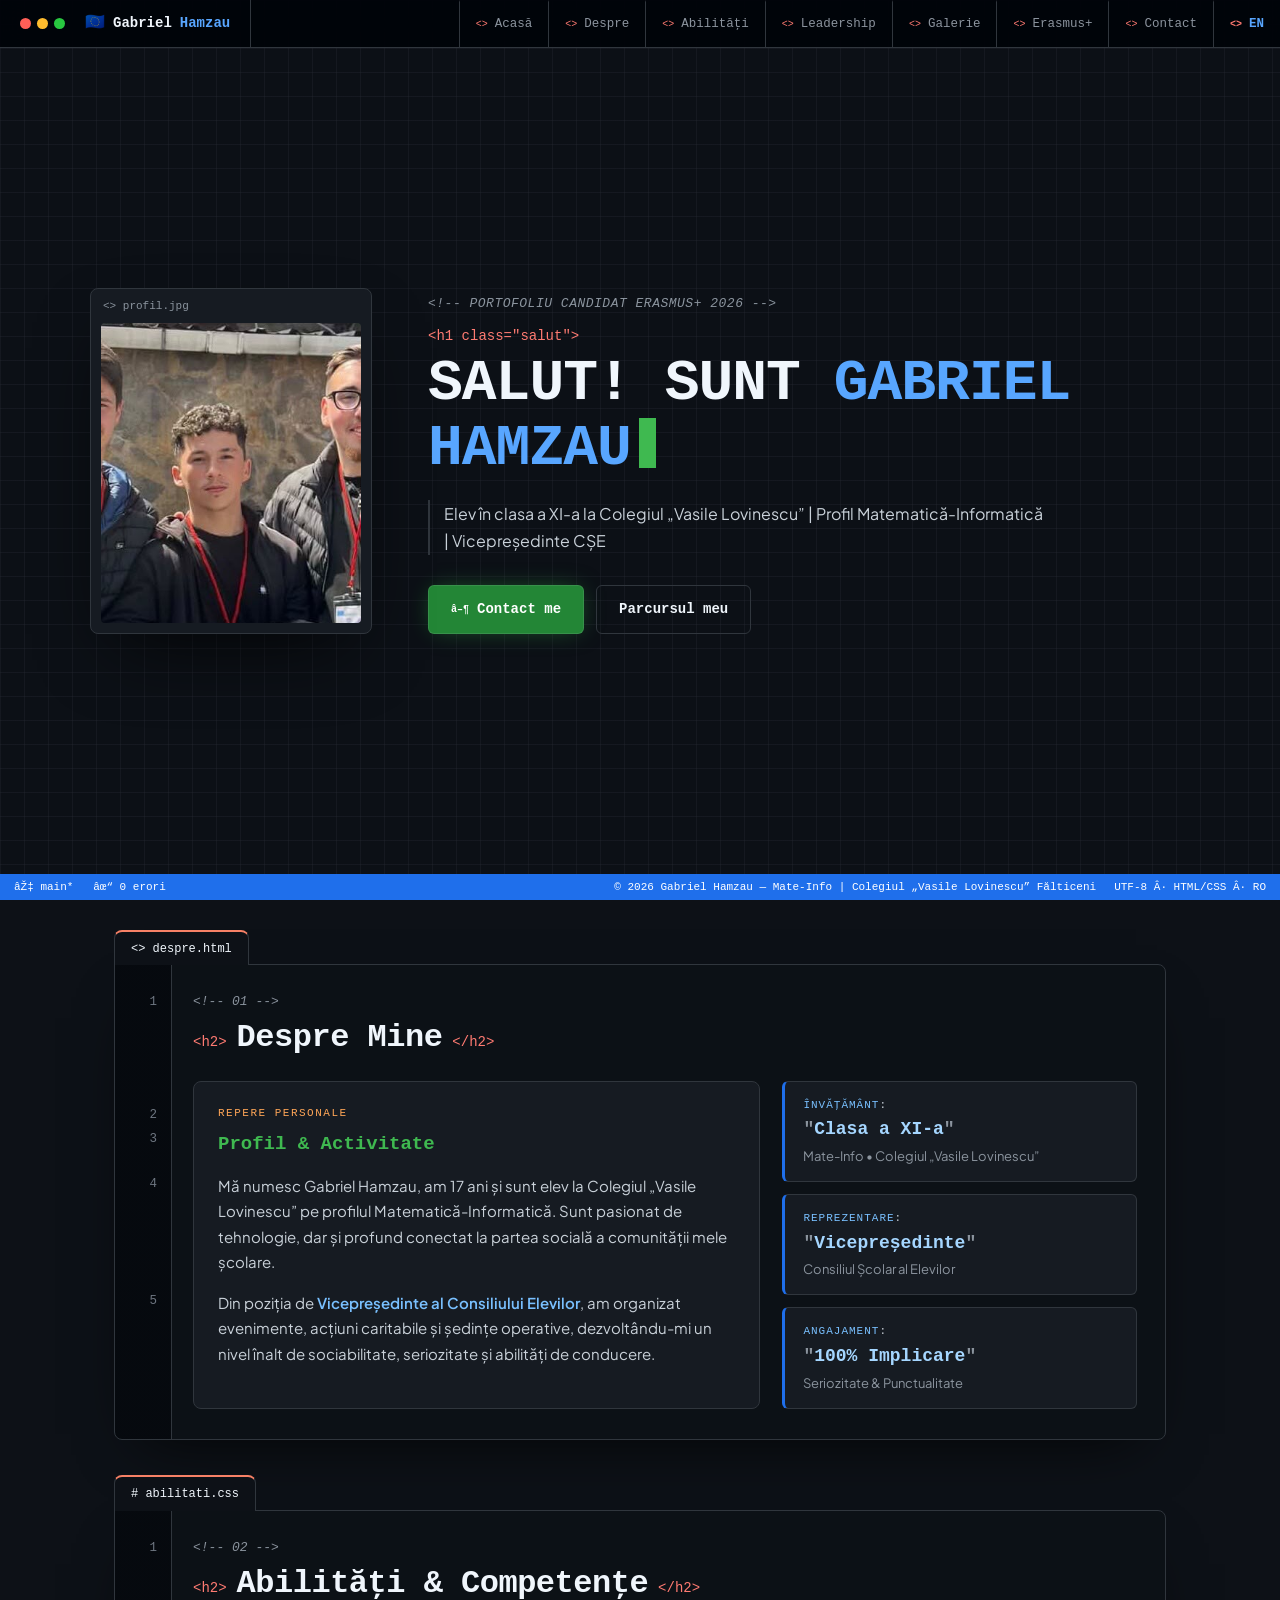
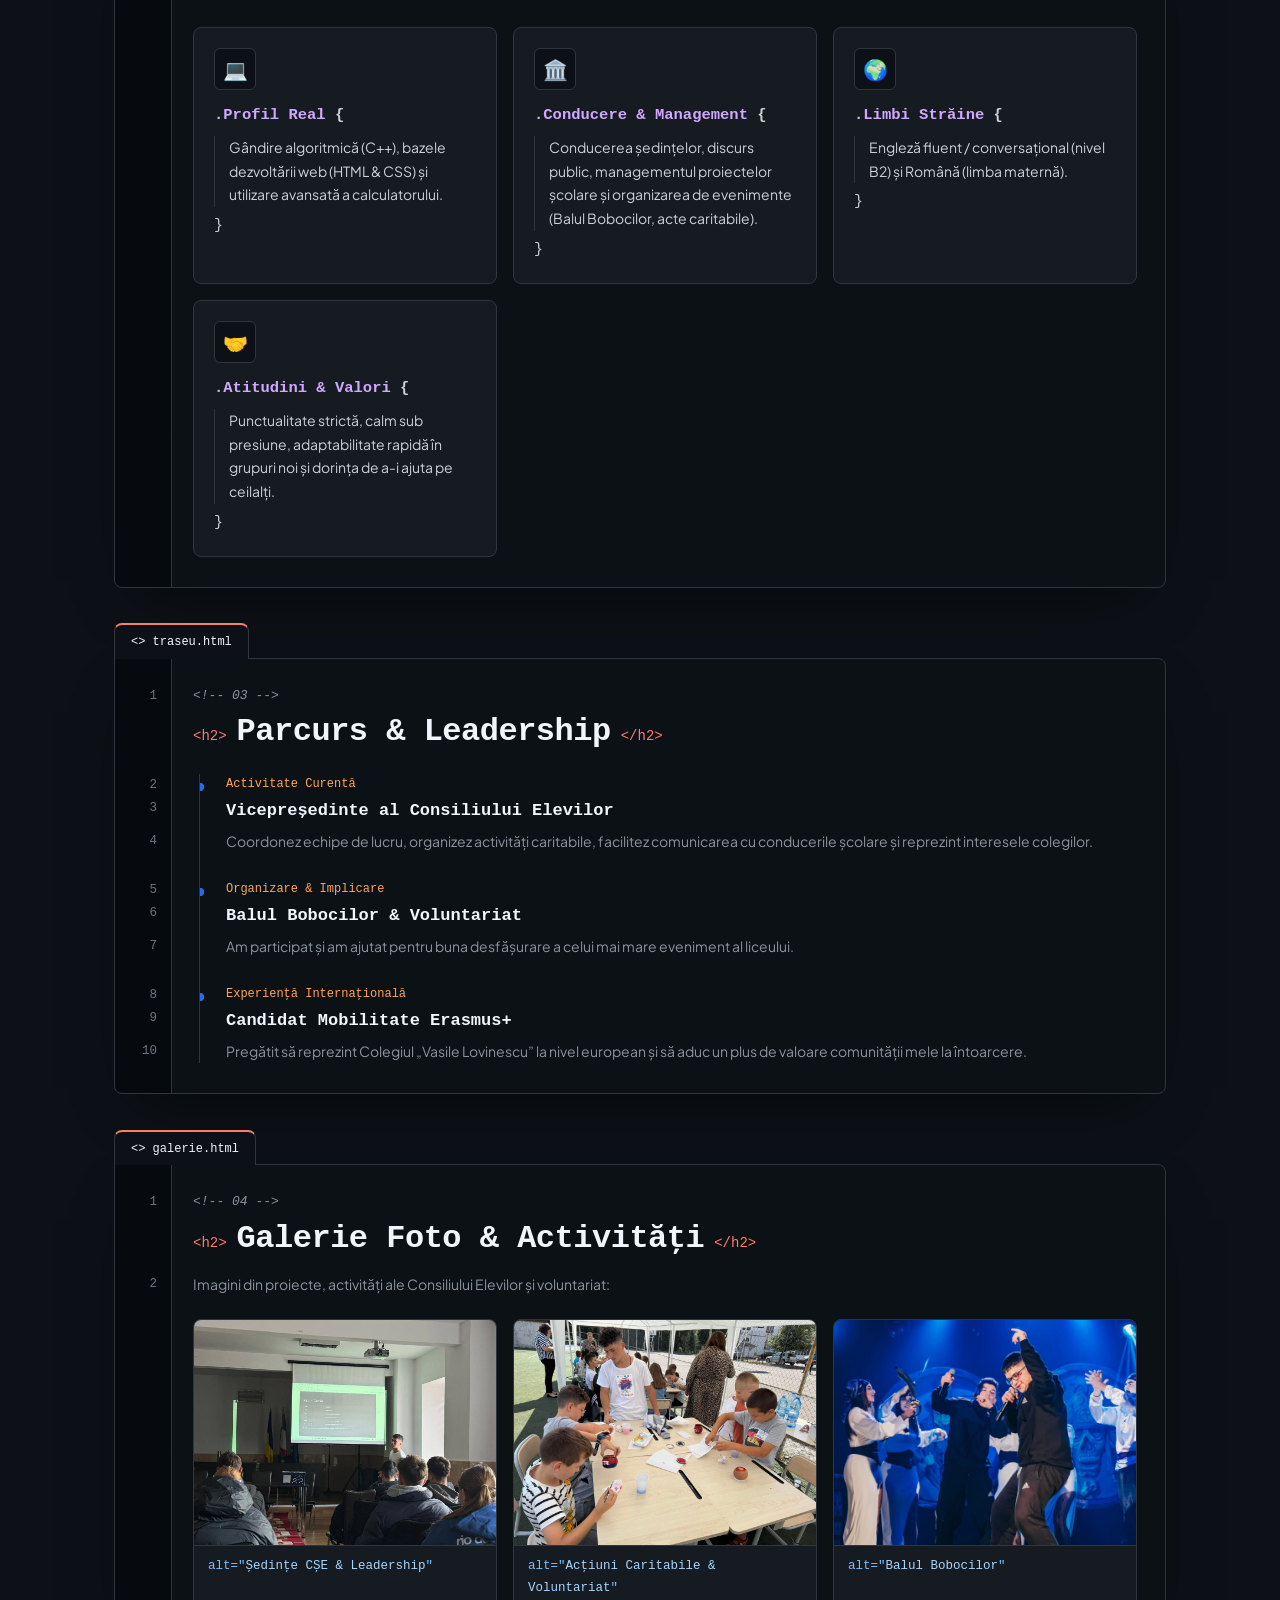
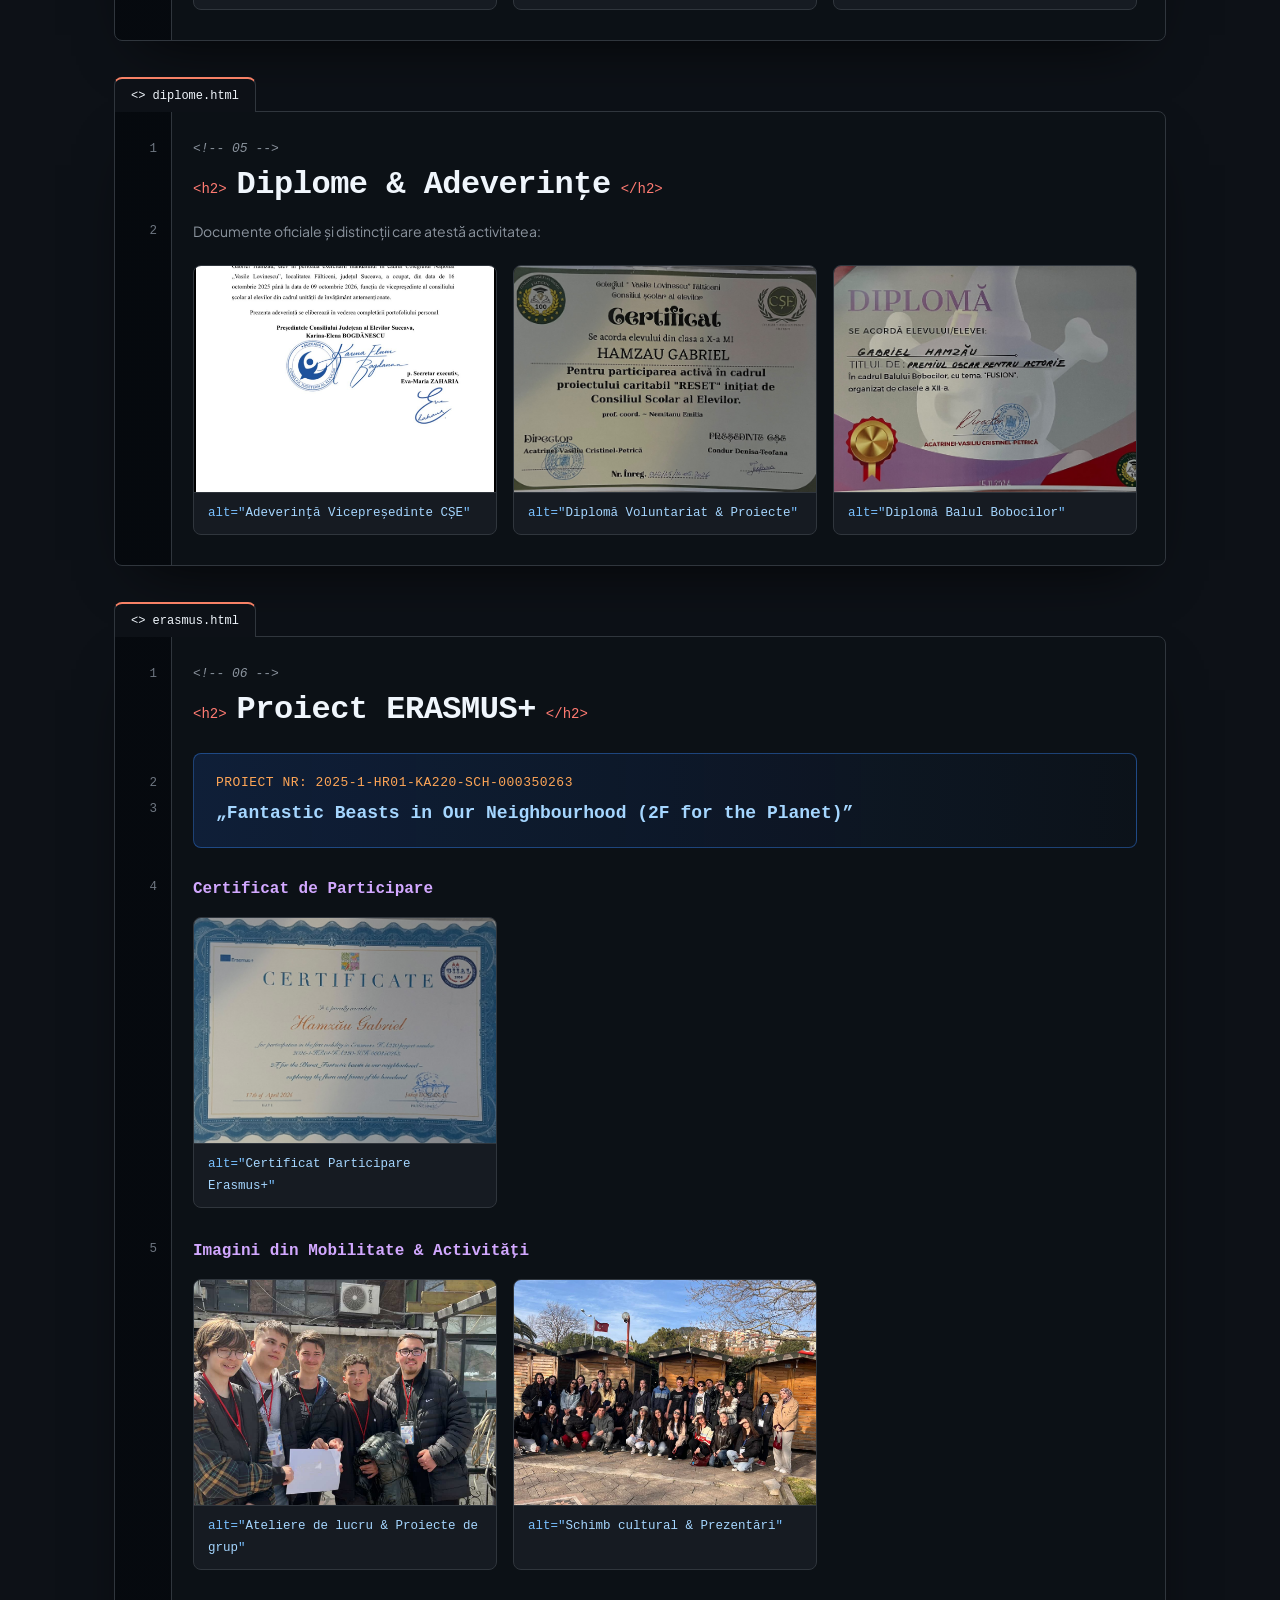
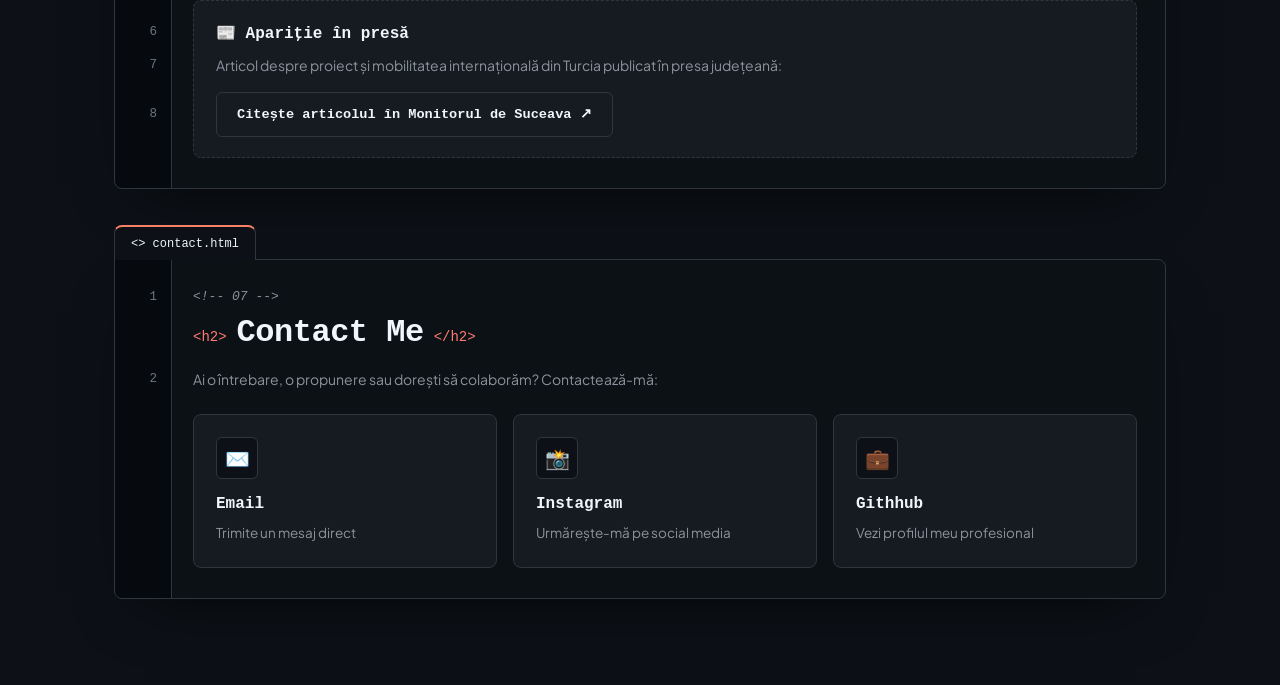
==== commit cfbbef51: "Refresh portfolio with editor-inspired design Co-authored-by: Copilot App <223556219+Copilot@users.n" ====
--- a/index.html
+++ b/index.html
@@ -29,6 +29,7 @@
                 <li><a href="#traseu">Leadership</a></li>
                 <li><a href="#galerie">Galerie</a></li>
                 <li><a href="#participare-erasmus">Erasmus+</a></li>
+                <li><a href="#contact">Contact</a></li>
                 <li><a href="index-en.html" style="color: var(--primary); font-weight: 700;">EN</a></li>
             </ul>
         </nav>
@@ -46,7 +47,7 @@
                 <h1>SALUT! SUNT <span class="clean-text">GABRIEL HAMZAU</span></h1>
                 <p class="subtitle">Elev în clasa a XI-a la Colegiul „Vasile Lovinescu” | Profil Matematică-Informatică | Vicepreședinte CȘE</p>
                 <div class="hero-buttons">
-                    <a href="#INFORMATII" class="btn primary-glow">Informații în plus</a>
+                    <a href="#contact" class="btn primary-glow">Contact me</a>
                     <a href="#traseu" class="btn secondary-btn">Parcursul meu</a>
                 </div>
             </div>
@@ -244,19 +245,32 @@
             </div>
         </section>
 
-        <!-- 07 // INFORMAȚII ÎN PLUS  -->
-        <section id="INFORMATII" class="section-card">
+        <!-- 07 // CONTACT ME -->
+        <section id="contact" class="section-card">
             <div class="section-header">
                 <span class="section-number">07</span>
-                <h2>Informații în plus</h2>
-            </div>
-            <div class="INFORMATII">
-                <p style="color: var(--text-dim); font-size: 1rem;">Pe lângă activitatea școlară și rolul din Consiliul Elevilor, sunt dedicat dezvoltării mele continue:</p>
-                <ul class="glow-list">
-                    <li>🎭 <span><strong>Competențe Scenice:</strong> Premiul „Oscar de Actorie” la Balul Bobocilor pentru cel mai bun rol, dovedind dezinvoltură, vorbit în public și lucru sub presiune.</span></li>
-                    <li>🚗 <span><strong>Responsabilitate:</strong> În prezent urmez cursurile școlii de șoferi, dezvoltându-mi atenția distributivă, disciplina și rigoarea.</span></li>
-                    <li>🛠️ <span><strong>Hobby-uri:</strong> Pasionat de gastronomie, tehnologie și automobilism – activități ce oferă un echilibru între logica riguroasă și creativitate.</span></li>
-                </ul>
+                <h2>Contact Me</h2>
+            </div>
+            <p class="subtitle-sec">Ai o întrebare, o propunere sau dorești să colaborăm? Contactează-mă:</p>
+            
+            <div class="contact-grid">
+                <a href="mailto:contact@gabrielhamzau.ro" class="contact-card">
+                    <div class="contact-icon">✉️</div>
+                    <h3>Email</h3>
+                    <p>Trimite un mesaj direct</p>
+                </a>
+
+                <a href="https://instagram.com" target="_blank" class="contact-card">
+                    <div class="contact-icon">📸</div>
+                    <h3>Instagram</h3>
+                    <p>Urmărește-mă pe social media</p>
+                </a>
+
+                <a href="https://linkedin.com" target="_blank" class="contact-card">
+                    <div class="contact-icon">💼</div>
+                    <h3>Githhub</h3>
+                    <p>Vezi profilul meu profesional</p>
+                </a>
             </div>
         </section>
 
--- a/style.css
+++ b/style.css
@@ -1,552 +1,1071 @@
-/* /// 1. VARIABILE DE CULOARE (PALETĂ CORPORATE / INSTITUȚIONALĂ ELEGANTĂ) */
+
+
+
+
+/* ---------- 2. Variabile ---------- */
 :root {
-    --bg-dark: #0f172a;           /* Albastru închis profund, clasic */    
-    --card-bg: #1e293b;           /* Fundal solid, sobru și ușor de citit */
-    --card-border: #334155;       /* Linie discretă de contur argintiu-închis */
-    --primary: #38bdf8;           /* Albastru/cyan sobru (accent) */
-    --primary-soft: rgba(56, 189, 248, 0.12);
-    --text-white: #f8fafc;        /* Alb curat */
-    --text-dim: #94a3b8;          /* Gri subtil pentru detalii */
-}
-
-/* /// 2. RESETARE GENERALĂ */
-* {
-    margin: 0;
-    padding: 0;
-    box-sizing: border-box;
-    scroll-behavior: smooth;
-}
-
-/* /// 3. BODY */
+  /* folosite i direct in HTML (style="color: var(--primary)") */
+  --primary: #58A6FF;
+  --text-dim: #8B949E;
+
+  /* suprafeÈ›e */
+  --fundal: #0D1117;
+  --bara: #010409;
+  --panou: #161B22;
+  --panou-hover: #1C2129;
+  --chenar: #30363D;
+
+  /* text */
+  --text: #E6EDF3;
+  --text-titlu: #F0F6FC;
+  --text-corp: #C9D1D9;
+  --numere-linii: #6E7681;
+
+  /* culori de sintaxÄƒ */
+  --tag: #FF7B72;
+  --atribut: #79C0FF;
+  --sir: #A5D6FF;
+  --comentariu: #8B949E;
+  --selector: #D2A8FF;
+  --numar: #FFA657;
+
+  /* accente */
+  --albastru: #1F6FEB;
+  --verde: #3FB950;
+  --verde-buton: #238636;
+  --tab-activ: #F78166;
+
+  --font-cod: "JetBrains Mono", Consolas, "Courier New", monospace;
+  --font-text: "Plus Jakarta Sans", "Segoe UI", Arial, sans-serif;
+  --font-titlu: "Space Grotesk", "JetBrains Mono", sans-serif;
+
+  --raza: 8px;
+  --gutter: 56px; /* lungimea coloanei cu numere de linie */
+}
+
+/* ---------- 3. Baza ---------- */
+*,
+*::before,
+*::after {
+  box-sizing: border-box;
+}
+
+html {
+  scroll-behavior: smooth;
+  scroll-padding-top: 80px; /* meniul fix nu acopera titlurile */
+}
+
 body {
-    font-family: 'Plus Jakarta Sans', sans-serif;
-    background-color: var(--bg-dark);
-    color: var(--text-white);
-    overflow-x: hidden;
-    line-height: 1.6;
-}
-
-/* /// 4. FUNDAL VIDEO & OVERLAY */
+  margin: 0;
+  padding-bottom: 26px; /* loc pentru bara de stare (footer) */
+  background: var(--fundal);
+  color: var(--text);
+  font-family: var(--font-text);
+  font-size: 15px;
+  line-height: 1.7;
+  -webkit-font-smoothing: antialiased;
+}
+
+::selection {
+  background: rgba(56, 139, 253, 0.35);
+}
+
+img {
+  max-width: 100%;
+  display: block;
+}
+
+a {
+  color: var(--primary);
+  text-decoration: none;
+  transition: color 0.15s ease;
+}
+
+strong {
+  color: var(--atribut);
+  font-weight: 600;
+}
+
+h1, h2, h3 {
+  margin: 0;
+}
+
+/* ---------- 4. Fundal video (estompat, ca un ecran de editor) ---------- */
 .video-background {
-    position: fixed;
-    top: 0;
-    left: 0;
-    width: 100vw;
-    height: 100vh;
-    object-fit: cover;
-    z-index: -2;
+  position: fixed;
+  inset: 0;
+  z-index: -2;
+  width: 100%;
+  height: 100%;
+  object-fit: cover;
+  filter: grayscale(1) contrast(1.1);
+  opacity: 0.25;
 }
 
 .video-overlay {
-    position: fixed;
-    top: 0;
-    left: 0;
-    width: 100%;
-    height: 100%;
-    background: rgba(15, 23, 42, 0.85);
-    z-index: -1;
-}
-
-/* /// 5. HEADER & NAVIGAȚIE */
+  position: fixed;
+  inset: 0;
+  z-index: -1;
+  background-color: rgba(13, 17, 23, 0.88);
+  /* grilÄƒ finÄƒ de editor */
+  background-image:
+    linear-gradient(rgba(48, 54, 61, 0.25) 1px, transparent 1px),
+    linear-gradient(90deg, rgba(48, 54, 61, 0.25) 1px, transparent 1px);
+  background-size: 24px 24px;
+}
+
+/* ---------- 5. Meniul = bara de tab-uri a editorului ---------- */
 header {
-    position: fixed;
-    top: 0;
-    width: 100%;
+  position: sticky;
+  top: 0;
+  z-index: 100;
+  display: flex;
+  align-items: stretch;
+  justify-content: space-between;
+  min-height: 48px;
+  background: rgba(1, 4, 9, 0.92);
+  backdrop-filter: blur(12px);
+  -webkit-backdrop-filter: blur(12px);
+  border-bottom: 1px solid var(--chenar);
+}
+
+.logo {
+  display: flex;
+  align-items: center;
+  gap: 8px;
+  padding: 0 20px;
+  border-right: 1px solid var(--chenar);
+  font-family: var(--font-cod);
+  font-size: 14px;
+  font-weight: 600;
+  color: var(--text-titlu);
+  white-space: nowrap;
+}
+
+/* cele 3 butoane ale ferestrei */
+.logo::before {
+  content: "";
+  width: 11px;
+  height: 11px;
+  margin-right: 46px;
+  border-radius: 50%;
+  background: #FF5F57;
+  box-shadow: 17px 0 0 #FEBC2E, 34px 0 0 #28C840;
+  flex-shrink: 0;
+}
+
+.logo span:not(.eu-star) {
+  color: var(--primary);
+}
+
+.eu-star {
+  font-size: 16px;
+}
+
+nav {
+  display: flex;
+  overflow-x: auto;
+}
+
+nav ul {
+  display: flex;
+  margin: 0;
+  padding: 0;
+  list-style: none;
+}
+
+nav li {
+  display: flex;
+}
+
+/* fiecare link e un fisier deschis  */
+nav a {
+  display: flex;
+  align-items: center;
+  gap: 7px;
+  padding: 0 16px;
+  border-left: 1px solid var(--chenar);
+  border-top: 2px solid transparent;
+  font-family: var(--font-cod);
+  font-size: 12.5px;
+  color: var(--text-dim);
+  white-space: nowrap;
+  transition: background-color 0.15s ease, color 0.15s ease, border-color 0.15s ease;
+}
+
+nav a::before {
+  content: "<>";
+  font-size: 10px;
+  color: var(--tag);
+}
+
+nav a:hover {
+  background: var(--fundal);
+  color: var(--text-titlu);
+  border-top-color: var(--tab-activ);
+}
+
+/* ---------- 6. HERO: SALUT! SUNT GABRIEL HAMZAU ---------- */
+#hero {
+  display: flex;
+  align-items: center;
+  min-height: calc(100vh - 74px);
+  padding: 60px 24px;
+}
+
+.hero-content {
+  display: flex;
+  align-items: center;
+  gap: 56px;
+  width: 100%;
+  max-width: 1100px;
+  margin: 0 auto;
+}
+
+/* poza arata ca o imagine deschisa in editor */
+.profile-wrapper {
+  flex-shrink: 0;
+  padding: 34px 10px 10px;
+  background: var(--panou);
+  border: 1px solid var(--chenar);
+  border-radius: var(--raza);
+  box-shadow: 0 30px 80px -30px rgba(0, 0, 0, 0.9);
+  position: relative;
+}
+
+.profile-wrapper::before {
+  content: "<>  profil.jpg";
+  position: absolute;
+  top: 8px;
+  left: 12px;
+  font-family: var(--font-cod);
+  font-size: 11px;
+  color: var(--text-dim);
+}
+
+.profile-img {
+  width: 260px;
+  height: 300px;
+  object-fit: cover;
+  border-radius: 4px;
+}
+
+/* eticheta de sus devine un comentariu HTML */
+.cyber-badge {
+  display: inline-block;
+  font-family: var(--font-cod);
+  font-size: 13px;
+  font-style: italic;
+  color: var(--comentariu);
+  letter-spacing: 0.5px;
+}
+
+.cyber-badge::before {
+  content: "<!-- ";
+}
+
+.cyber-badge::after {
+  content: " -->";
+}
+
+.hero-text h1 {
+  margin: 14px 0 18px;
+  font-family: var(--font-cod);
+  font-size: clamp(34px, 5.5vw, 58px);
+  font-weight: 700;
+  line-height: 1.12;
+  color: var(--text-titlu);
+  letter-spacing: -1px;
+}
+
+/* <h1>  deasupra titlului */
+.hero-text h1::before {
+  content: '<h1 class="salut">';
+  display: block;
+  margin-bottom: 8px;
+  font-size: 14px;
+  font-weight: 400;
+  letter-spacing: 0;
+  color: var(--tag);
+}
+
+/* cursor care clipeÈ™te dupÄƒ nume */
+.hero-text h1::after {
+  content: "";
+  display: inline-block;
+  width: 0.5ch;
+  height: 0.85em;
+  margin-left: 8px;
+  vertical-align: -0.06em;
+  background: var(--verde);
+  animation: cursor 1s steps(1) infinite;
+}
+
+.clean-text {
+  color: var(--primary);
+}
+
+.subtitle {
+  max-width: 620px;
+  margin: 0 0 30px;
+  padding-left: 14px;
+  border-left: 2px solid var(--chenar);
+  font-size: 16px;
+  color: var(--text-corp);
+}
+
+.hero-buttons {
+  display: flex;
+  flex-wrap: wrap;
+  gap: 12px;
+}
+
+/* ---------- 7. Butoane ---------- */
+.btn {
+  display: inline-flex;
+  align-items: center;
+  gap: 8px;
+  padding: 12px 22px;
+  border-radius: 6px;
+  font-family: var(--font-cod);
+  font-size: 14px;
+  font-weight: 600;
+  cursor: pointer;
+  transition: background-color 0.15s ease, border-color 0.15s ease, color 0.15s ease, transform 0.1s ease;
+}
+
+.btn:active {
+  transform: scale(0.96);
+}
+
+/* butonul principal  */
+.primary-glow {
+  background: var(--verde-buton);
+  color: #FFFFFF;
+  border: 1px solid rgba(240, 246, 252, 0.1);
+  box-shadow: 0 0 24px -6px rgba(46, 160, 67, 0.6);
+}
+
+.primary-glow::before {
+  content: "â–¶";
+  font-size: 10px;
+}
+
+.primary-glow:hover {
+  background: #2EA043;
+  color: #FFFFFF;
+}
+
+.secondary-btn {
+  background: transparent;
+  color: var(--text-titlu);
+  border: 1px solid var(--chenar);
+}
+
+.secondary-btn:hover {
+  background: var(--panou-hover);
+  border-color: var(--primary);
+  color: var(--primary);
+}
+
+/* ---------- 8. Containerul principal ---------- */
+.main-container {
+  max-width: 1100px;
+  margin: 0 auto;
+  padding: 20px 24px 60px;
+}
+
+/* ---------- 9. Fiecare sececiune = un fisier de cod ---------- */
+.section-card {
+  position: relative;          /* numerele de linie se raporteaza la el */
+  margin: 70px 0 0;
+  padding: 26px 28px 30px calc(var(--gutter) + 22px);
+  border: 1px solid var(--chenar);
+  border-radius: 0 var(--raza) var(--raza) var(--raza);
+  /* coloana din stanga pentru numere + fundalul editorului */
+  background:
+    linear-gradient(90deg, rgba(1, 4, 9, 0.55) 0 var(--gutter), var(--chenar) var(--gutter) calc(var(--gutter) + 1px), transparent calc(var(--gutter) + 1px)),
+    rgba(13, 17, 23, 0.94);
+  box-shadow: 0 24px 60px -30px rgba(0, 0, 0, 0.9);
+  counter-reset: linie;
+}
+
+/* tab-ul cu numele filierului, deasupra fiecarei sectiuni */
+.section-card::before {
+  position: absolute;
+  bottom: 100%;
+  left: -1px;
+  padding: 7px 16px 6px;
+  background: var(--fundal);
+  border: 1px solid var(--chenar);
+  border-bottom: none;
+  border-top: 2px solid var(--tab-activ);
+  border-radius: var(--raza) var(--raza) 0 0;
+  font-family: var(--font-cod);
+  font-size: 12px;
+  color: var(--text-titlu);
+  white-space: nowrap;
+}
+
+#despre::before              { content: "<>  despre.html"; }
+#abilitati::before           { content: "#  abilitati.css"; }
+#traseu::before              { content: "<>  traseu.html"; }
+#galerie::before             { content: "<>  galerie.html"; }
+#diplome::before             { content: "<>  diplome.html"; }
+#participare-erasmus::before { content: "<>  erasmus.html"; }
+#INFORMATII::before          { content: "<>  informatii.html"; }
+
+/* ---------- 10. Numere de linie ----------
+   Fiecare rand de text primeste un numar in coloana din stanga. */
+.section-card .section-header,
+.section-card .subtitle-sec,
+.section-card .about-main-box > *,
+.section-card .timeline-date,
+.section-card .timeline-content > *,
+.section-card .erasmus-banner > p,
+.section-card .subsection-title,
+.section-card .press-box > *,
+.section-card .INFORMATII > p,
+.section-card .glow-list > li {
+  counter-increment: linie;
+}
+
+.section-card .section-header::before,
+.section-card .subtitle-sec::before,
+.section-card .about-main-box > *::before,
+.section-card .timeline-date::before,
+.section-card .timeline-content > *::before,
+.section-card .erasmus-banner > p::before,
+.section-card .subsection-title::before,
+.section-card .press-box > *::before,
+.section-card .INFORMATII > p::before,
+.section-card .glow-list > li::before {
+  content: counter(linie);
+  position: absolute;         
+  left: 0;
+  width: calc(var(--gutter) - 14px);
+  text-align: right;
+  font-family: var(--font-cod);
+  font-size: 12.5px;
+  font-weight: 400;
+  font-style: normal;
+  letter-spacing: 0;
+  line-height: 1.9;
+  color: var(--numere-linii);
+}
+
+/* ---------- 11. Antetul sectiunii: <!-- 01 --> <h2>Titlu</h2> ---------- */
+.section-header {
+  display: flex;
+  flex-wrap: wrap;
+  align-items: baseline;
+  gap: 4px 14px;
+  margin-bottom: 22px;
+}
+
+.section-number {
+  font-family: var(--font-cod);
+  font-size: 13px;
+  font-style: italic;
+  color: var(--comentariu);
+}
+
+.section-number::before {
+  content: "<!-- ";
+}
+
+.section-number::after {
+  content: " -->";
+}
+
+.section-header h2 {
+  flex-basis: 100%;
+  font-family: var(--font-cod);
+  font-size: clamp(24px, 3.4vw, 32px);
+  font-weight: 700;
+  line-height: 1.3;
+  color: var(--text-titlu);
+  letter-spacing: -0.5px;
+}
+
+.section-header h2::before {
+  content: "<h2>";
+  margin-right: 10px;
+  font-size: 14px;
+  font-weight: 400;
+  letter-spacing: 0;
+  color: var(--tag);
+}
+
+.section-header h2::after {
+  content: "</h2>";
+  margin-left: 10px;
+  font-size: 14px;
+  font-weight: 400;
+  letter-spacing: 0;
+  color: var(--tag);
+}
+
+.subtitle-sec {
+  margin: -8px 0 22px;
+  font-size: 14px;
+  color: var(--text-dim);
+}
+
+.subsection-title {
+  margin: 28px 0 14px;
+  font-family: var(--font-cod);
+  font-size: 16px;
+  color: var(--selector);
+}
+
+/* ---------- 12. 01  Despre mine ---------- */
+.custom-about-grid {
+  display: grid;
+  grid-template-columns: 1.6fr 1fr;
+  gap: 22px;
+}
+
+.about-main-box {
+  padding: 22px 24px;
+  background: var(--panou);
+  border: 1px solid var(--chenar);
+  border-radius: var(--raza);
+}
+
+.about-main-box p {
+  margin: 0;
+  color: var(--text-corp);
+}
+
+.box-tag {
+  display: block;
+  font-family: var(--font-cod);
+  font-size: 11px;
+  letter-spacing: 1.5px;
+  color: var(--numar);
+}
+
+
+.about-main-box h3 {
+  margin: 6px 0 12px;
+  font-family: var(--font-cod);
+  font-size: 19px;
+  color: var(--verde);
+}
+
+.about-stats-column {
+  display: flex;
+  flex-direction: column;
+  gap: 12px;
+}
+
+/* fiecare card de statistica e o regula CSS */
+.stat-card-item {
+  display: flex;
+  flex-direction: column;
+  padding: 14px 18px;
+  background: var(--panou);
+  border: 1px solid var(--chenar);
+  border-left: 3px solid var(--albastru);
+  border-radius: 6px;
+  transition: border-color 0.15s ease, background-color 0.15s ease;
+}
+
+.stat-card-item:hover {
+  background: var(--panou-hover);
+  border-color: var(--primary);
+}
+
+.stat-label {
+  font-family: var(--font-cod);
+  font-size: 11px;
+  letter-spacing: 1px;
+  color: var(--atribut);
+}
+
+.stat-label::after {
+  content: ":";
+  color: var(--text-corp);
+}
+
+.stat-value {
+  font-family: var(--font-cod);
+  font-size: 18px;
+  font-weight: 600;
+  color: var(--sir);
+}
+
+.stat-value::before,
+.stat-value::after {
+  content: '"';
+  color: var(--text-dim);
+}
+
+.stat-sub {
+  font-size: 13px;
+  color: var(--text-dim);
+}
+
+/* ---------- 13. 02 ABILITATI ---------- */
+.skills-grid {
+  display: grid;
+  grid-template-columns: repeat(auto-fit, minmax(230px, 1fr));
+  gap: 16px;
+}
+
+.skill-card {
+  padding: 20px;
+  background: var(--panou);
+  border: 1px solid var(--chenar);
+  border-radius: var(--raza);
+  transition: border-color 0.15s ease, background-color 0.15s ease;
+}
+
+.skill-card:hover {
+  background: var(--panou-hover);
+  border-color: var(--selector);
+}
+
+.skill-icon {
+  display: inline-flex;
+  align-items: center;
+  justify-content: center;
+  width: 42px;
+  height: 42px;
+  margin-bottom: 12px;
+  background: var(--fundal);
+  border: 1px solid var(--chenar);
+  border-radius: 6px;
+  font-size: 20px;
+}
+
+/* titlul cardului arata ca un selector CSS: .Profil Real { */
+.skill-card h3 {
+  margin-bottom: 8px;
+  font-family: var(--font-cod);
+  font-size: 15.5px;
+  color: var(--selector);
+}
+
+.skill-card h3::before {
+  content: ".";
+}
+
+.skill-card h3::after {
+  content: " {";
+  color: var(--text-corp);
+}
+
+.skill-card p {
+  margin: 0;
+  padding-left: 14px;
+  border-left: 1px solid var(--chenar);
+  font-size: 14px;
+  color: var(--text-corp);
+}
+
+.skill-card::after {
+  content: "}";
+  display: block;
+  margin-top: 6px;
+  font-family: var(--font-cod);
+  color: var(--text-corp);
+}
+
+/* ---------- 14. 03 Parcurs & Leadership (cronologie) ---------- */
+.timeline {
+  border-left: 1px solid var(--chenar);
+  margin-left: 6px;
+}
+
+.timeline-item {
+  padding: 0 0 26px 26px;
+  /* buline albastre desenate ca fundal (position, pentru numerele de linie) */
+  background: radial-gradient(circle, var(--albastru) 0 4px, var(--fundal) 4.5px 8px, transparent 8.5px) no-repeat -9px 4px / 18px 18px;
+  margin-left: 0;
+}
+
+.timeline-item:last-child {
+  padding-bottom: 0;
+}
+
+.timeline-date {
+  font-family: var(--font-cod);
+  font-size: 12px;
+  color: var(--numar);
+}
+
+.timeline-content h3 {
+  margin: 2px 0 4px;
+  font-family: var(--font-cod);
+  font-size: 17px;
+  color: var(--text-titlu);
+}
+
+.timeline-content p {
+  margin: 0;
+  font-size: 14px;
+  color: var(--text-dim);
+}
+
+/* ---------- 15. 04 & 05  Galerii ---------- */
+.cyber-gallery {
+  display: grid;
+  grid-template-columns: repeat(auto-fill, minmax(240px, 1fr));
+  gap: 16px;
+}
+
+.gallery-card {
+  overflow: hidden;
+  background: var(--panou);
+  border: 1px solid var(--chenar);
+  border-radius: var(--raza);
+  cursor: pointer;
+  transition: transform 0.15s ease, border-color 0.15s ease, box-shadow 0.15s ease;
+}
+
+.gallery-card:hover {
+  transform: translateY(-3px);
+  border-color: var(--primary);
+  box-shadow: 0 16px 40px -20px rgba(56, 139, 253, 0.6);
+}
+
+.gallery-card img {
+  width: 100%;
+  aspect-ratio: 4 / 3;
+  object-fit: cover;
+  border-bottom: 1px solid var(--chenar);
+  background: var(--fundal);
+}
+
+/* textul de sub poza = atributul alt="..." */
+.gallery-info {
+  padding: 10px 14px;
+  font-family: var(--font-cod);
+  font-size: 12.5px;
+  color: var(--sir);
+}
+
+.gallery-info::before {
+  content: 'alt="';
+  color: var(--atribut);
+}
+
+.gallery-info::after {
+  content: '"';
+  color: var(--atribut);
+}
+
+/* ---------- 16. 06 · Proiect Erasmus+ ---------- */
+.erasmus-banner {
+  padding: 18px 22px;
+  background: linear-gradient(90deg, rgba(31, 111, 235, 0.16), rgba(31, 111, 235, 0.02));
+  border: 1px solid rgba(56, 139, 253, 0.4);
+  border-radius: var(--raza);
+}
+
+.project-code {
+  margin: 0;
+  font-family: var(--font-cod);
+  font-size: 13px;
+  letter-spacing: 0.5px;
+  color: var(--numar);
+}
+
+.project-title {
+  margin: 4px 0 0;
+  font-family: var(--font-cod);
+  font-size: 18px;
+  font-weight: 600;
+  color: var(--sir);
+}
+
+.press-box {
+  margin-top: 30px;
+  padding: 20px 22px;
+  background: var(--panou);
+  border: 1px dashed var(--chenar);
+  border-radius: var(--raza);
+}
+
+.press-box h3 {
+  font-family: var(--font-cod);
+  font-size: 16px;
+  color: var(--text-titlu);
+}
+
+.press-box p {
+  margin: 6px 0 14px;
+  font-size: 14px;
+  color: var(--text-dim);
+}
+
+/* ---------- 17. 07 CONTACT ---------- */
+.contact-grid {
+    display: grid;
+    grid-template-columns: repeat(auto-fit, minmax(240px, 1fr));
+    gap: 16px;
+    margin-top: 16px;
+}
+
+.contact-card {
     display: flex;
-    justify-content: space-between;
-    align-items: center;
-    padding: 16px 8%;
-    background: rgba(15, 23, 42, 0.95);
-    border-bottom: 1px solid var(--card-border);
-    z-index: 1000;
-}
-
-.logo {
-    font-family: 'Space Grotesk', sans-serif;
-    font-size: 1.25rem;
-    font-weight: 700;
-    letter-spacing: 0.5px;
-}
-
-.logo span {
-    color: var(--primary);
-}
-
-.eu-star {
-    margin-right: 6px;
-}
-
-nav ul {
-    display: flex;
-    list-style: none;
-}
-
-nav ul li {
-    margin-left: 22px;
-}
-
-nav ul li a {
-    color: var(--text-white);
+    flex-direction: column;
+    padding: 22px;
+    background: var(--panou);
+    border: 1px solid var(--chenar);
+    border-radius: var(--raza);
     text-decoration: none;
-    font-weight: 600;
-    font-size: 0.85rem;
-    transition: color 0.2s ease;
-}
-
-nav ul li a:hover {
-    color: var(--primary);
-}
-
-/* /// 6. HERO SECTION */
-#hero {
-    min-height: 80vh;
-    display: flex;
+    transition: transform 0.15s ease, border-color 0.15s ease, background-color 0.15s ease, box-shadow 0.15s ease;
+}
+
+.contact-card:hover {
+    transform: translateY(-3px);
+    background: var(--panou-hover);
+    border-color: var(--primary);
+    box-shadow: 0 16px 40px -20px rgba(56, 139, 253, 0.4);
+}
+
+.contact-icon {
+    display: inline-flex;
     align-items: center;
     justify-content: center;
-    padding: 130px 8% 50px 8%;
-}
-
-.hero-content {
-    display: flex;
-    align-items: center;
-    gap: 45px;
-    max-width: 1100px;
-}
-
-.profile-wrapper {
-    width: 190px;
-    height: 190px;
-    flex-shrink: 0;
-}
-
-.profile-img {
-    width: 100%;
-    height: 100%;
-    border-radius: 50%;
-    object-fit: cover;
-    border: 3px solid var(--primary); 
-}
-
-.cyber-badge {
-    background: var(--primary-soft);
-    color: var(--primary);
-    border: 1px solid rgba(56, 189, 248, 0.3);
-    padding: 6px 16px;
+    width: 42px;
+    height: 42px;
+    margin-bottom: 12px;
+    background: var(--fundal);
+    border: 1px solid var(--chenar);
     border-radius: 6px;
-    font-size: 0.75rem;
-    font-weight: 700;
-    letter-spacing: 1px;
-    display: inline-block;
-    margin-bottom: 18px;
-}
-
-h1 {
-    font-family: 'Space Grotesk', sans-serif;
-    font-size: 2.6rem;
-    font-weight: 700;
-    line-height: 1.2;
-    margin-bottom: 18px;
-}
-
-.clean-text {
-    color: var(--primary);
-}
-
-.subtitle {
-    font-size: 1.05rem;
+    font-size: 20px;
+}
+
+.contact-card h3 {
+    margin: 0 0 4px;
+    font-family: var(--font-cod);
+    font-size: 16px;
+    color: var(--text-titlu);
+}
+
+.contact-card p {
+    margin: 0;
+    font-size: 13.5px;
     color: var(--text-dim);
-    margin-bottom: 30px;
-    max-width: 600px;
-}
-
-/* /// 7. BUTOANE HERO */
-.hero-buttons {
-    display: flex;
-    gap: 16px;
-}
-
-.btn {
-    display: inline-block;
-    padding: 12px 28px;
-    border-radius: 6px;
-    text-decoration: none;
-    font-weight: 600;
-    font-size: 0.95rem;
-    transition: all 0.2s ease;
-    font-family: 'Space Grotesk', sans-serif;
-}
-
-.primary-glow {
-    background: var(--primary);
-    color: #0f172a;
-}
-
-.primary-glow:hover {
-    background: #ffffff;
-    transform: translateY(-2px);
-}
-
-.secondary-btn {
-    border: 1px solid var(--primary);
-    color: var(--primary);
-}
-
-.secondary-btn:hover {
-    background: var(--primary-soft);
-}
-
-/* /// 8. DESIGNUL */
-.main-container {
-    max-width: 1050px;
-    margin: 0 auto;
-    padding: 0 20px;
-}
-
-.section-card {
-    background: var(--card-bg);
-    border: 1px solid var(--card-border);
-    padding: 40px;
-    border-radius: 12px;
-    margin-bottom: 45px;
-    box-shadow: 0 10px 30px rgba(0,0,0,0.2);
-}
-
-.section-header {
-    display: flex;
-    align-items: center;
-    gap: 12px;
-    margin-bottom: 30px;
-    padding-bottom: 15px;
-    border-bottom: 1px solid rgba(255, 255, 255, 0.08);
-}
-
-.section-number {
-    background: var(--primary-soft);
-    color: var(--primary);
-    font-family: 'Space Grotesk', sans-serif;
-    font-weight: 700;
-    padding: 4px 10px;
-    border-radius: 4px;
-    font-size: 0.85rem;
-    border: 1px solid rgba(56, 189, 248, 0.2);
-}
-
-h2 {
-    font-family: 'Space Grotesk', sans-serif;
-    font-size: 1.8rem;
-    color: var(--text-white);
-}
-
-.subtitle-sec {
-    color: var(--text-dim);
-    font-size: 0.95rem;
-    margin-bottom: 25px;
-}
-
-/* /// 9. SECȚIUNEA DESPRE MINE */
-.custom-about-grid {
-    display: grid;
-    grid-template-columns: 1.6fr 1fr;
-    gap: 20px;
-}
-
-.about-main-box {
-    background: rgba(15, 23, 42, 0.6);
-    border: 1px solid var(--card-border);
-    border-top: 3px solid var(--primary);
-    padding: 28px;
-    border-radius: 8px;
-}
-
-.box-tag {
-    font-size: 0.7rem;
-    letter-spacing: 1.5px;
-    color: var(--primary);
-    font-weight: 700;
-    margin-bottom: 10px;
-    display: block;
-}
-
-.about-main-box h3 {
-    margin-bottom: 12px;
-    color: var(--text-white);
-    font-size: 1.25rem;
-}
-
-.about-stats-column {
-    display: flex;
+}
+
+/* Actualizare pentru selectorul tabului în editor */
+#contact::before { content: "<> contact.html"; }
+
+/* ---------- 18. Imaginea  (#modal-poza) ----------
+   Scriptul deschideImagine() pune display:flex, inchideImagine() display:none. */
+.modal {
+  display: none;
+  position: fixed;
+  inset: 0;
+  z-index: 1000;
+  flex-direction: column;
+  align-items: center;
+  justify-content: center;
+  gap: 16px;
+  padding: 40px 20px;
+  background: rgba(1, 4, 9, 0.92);
+  backdrop-filter: blur(14px);
+  -webkit-backdrop-filter: blur(14px);
+  cursor: zoom-out;
+  animation: apare 0.2s ease;
+}
+
+.modal-content {
+  max-width: min(1000px, 94vw);
+  max-height: 78vh;
+  border: 1px solid var(--chenar);
+  border-radius: var(--raza);
+  box-shadow: 0 30px 90px rgba(0, 0, 0, 0.8);
+  animation: mareste 0.25s ease;
+}
+
+#caption {
+  font-family: var(--font-cod);
+  font-size: 14px;
+  color: var(--sir);
+  text-align: center;
+}
+
+#caption::before {
+  content: "// ";
+  color: var(--comentariu);
+}
+
+.inchide {
+  position: absolute;
+  top: 16px;
+  right: 26px;
+  font-size: 36px;
+  line-height: 1;
+  color: var(--text-dim);
+  cursor: pointer;
+  transition: color 0.15s ease;
+}
+
+.inchide:hover {
+  color: var(--tag);
+}
+
+/* ---------- 19. Footer = bara de stare albastra ---------- */
+footer {
+  position: fixed;
+  left: 0;
+  right: 0;
+  bottom: 0;
+  z-index: 100;
+  display: flex;
+  align-items: center;
+  gap: 18px;
+  height: 26px;
+  padding: 0 14px;
+  background: var(--albastru);
+  color: #FFFFFF;
+  font-family: var(--font-cod);
+  font-size: 11px;
+}
+
+footer::before {
+  content: "âŽ‡ main*   âœ“ 0 erori";
+  white-space: pre;
+  flex-shrink: 0;
+}
+
+footer p {
+  flex: 1;
+  margin: 0;
+  overflow: hidden;
+  white-space: nowrap;
+  text-overflow: ellipsis;
+  text-align: right;
+}
+
+footer::after {
+  content: "UTF-8 Â· HTML/CSS Â· RO";
+  flex-shrink: 0;
+}
+
+/* ---------- 20. Bara de derulare ---------- */
+::-webkit-scrollbar {
+  width: 10px;
+  height: 8px;
+}
+
+::-webkit-scrollbar-track {
+  background: var(--fundal);
+}
+
+::-webkit-scrollbar-thumb {
+  background: var(--chenar);
+  border: 2px solid var(--fundal);
+  border-radius: 10px;
+}
+
+/* ---------- 21. AnimaÈ›ii ---------- */
+@keyframes cursor {
+  0%, 49% { opacity: 1; }
+  50%, 100% { opacity: 0; }
+}
+
+@keyframes apare {
+  from { opacity: 0; }
+  to { opacity: 1; }
+}
+
+@keyframes mareste {
+  from { transform: scale(0.96); opacity: 0; }
+  to { transform: scale(1); opacity: 1; }
+}
+
+/* ---------- 22. TabletÄƒ ---------- */
+@media (max-width: 900px) {
+  .hero-content {
     flex-direction: column;
-    gap: 12px;
-}
-
-.stat-card-item {
-    background: rgba(15, 23, 42, 0.6);
-    border: 1px solid var(--card-border);
-    border-radius: 8px;
-    padding: 16px 18px;
-}
-
-.stat-label {
-    display: block;
-    font-size: 0.68rem;
-    color: var(--text-dim);
-    letter-spacing: 1px;
-    margin-bottom: 4px;
-}
-
-.stat-value {
-    display: block;
-    font-family: 'Space Grotesk', sans-serif;
-    font-size: 1.1rem;
-    font-weight: 700;
-    color: var(--text-white);
-}
-
-.stat-sub {
-    display: block;
-    font-size: 0.8rem;
-    color: var(--text-dim);
-    margin-top: 2px;
-}
-
-/* /// 10. GRILA ABILITĂȚI */
-.skills-grid {
-    display: grid;
-    grid-template-columns: repeat(auto-fit, minmax(210px, 1fr));
-    gap: 18px;
-}
-
-.skill-card {
-    background: rgba(15, 23, 42, 0.6);
-    border: 1px solid var(--card-border);
-    padding: 24px;
-    border-radius: 8px;
-    transition: border-color 0.2s ease;
-}
-
-.skill-card:hover {
-    border-color: var(--primary);
-}
-
-.skill-icon {
-    font-size: 1.8rem;
-    margin-bottom: 12px;
-}
-
-.skill-card h3 {
-    margin-bottom: 8px;
-    font-size: 1.1rem;
-}
-
-.skill-card p {
-    color: var(--text-dim);
-    font-size: 0.88rem;
-}
-
-/* /// 11. TIMELINE & LEADERSHIP */
-.timeline {
-    display: flex;
+    align-items: flex-start;
+    gap: 36px;
+  }
+
+  .custom-about-grid {
+    grid-template-columns: 1fr;
+  }
+
+  header {
     flex-direction: column;
-    gap: 16px;
-}
-
-.timeline-item {
-    background: rgba(15, 23, 42, 0.6);
-    border: 1px solid var(--card-border);
-    border-left: 3px solid var(--primary);
-    padding: 20px 22px;
-    border-radius: 0 8px 8px 0;
-}
-
-.timeline-date {
-    color: var(--primary);
-    font-size: 0.75rem;
-    font-weight: 700;
-    text-transform: uppercase;
-    margin-bottom: 5px;
-    letter-spacing: 0.5px;
-}
-
-.timeline-content h3 {
-    font-size: 1.1rem;
-    margin-bottom: 5px;
-}
-
-.timeline-content p {
-    color: var(--text-dim);
-    font-size: 0.92rem;
-}
-
-/* /// 12. GALERIE FOTO & DIPLOME */
-.cyber-gallery {
-    display: grid;
-    grid-template-columns: repeat(auto-fit, minmax(220px, 1fr));
-    gap: 18px;
-}
-
-.gallery-card {
-    background: rgba(15, 23, 42, 0.8);
-    border: 1px solid var(--card-border);
-    border-radius: 8px;
-    overflow: hidden;
-    cursor: pointer;
-    transition: border-color 0.2s ease;
-}
-
-.gallery-card:hover {
-    border-color: var(--primary);
-}
-
-.gallery-card img {
-    width: 100%;
-    height: 160px;
-    object-fit: cover;
-    display: block;
-}
-
-.gallery-info {
-    padding: 12px;
+  }
+
+  .logo {
+    min-height: 44px;
+    border-right: none;
+    border-bottom: 1px solid var(--chenar);
+  }
+
+  nav a {
+    padding: 12px 14px;
+  }
+}
+
+/* ---------- 23. Telefon ---------- */
+@media (max-width: 600px) {
+  :root {
+    --gutter: 38px;
+  }
+
+  #hero {
+    padding: 40px 18px;
+  }
+
+  .profile-img {
+    width: 200px;
+    height: 230px;
+  }
+
+  .main-container {
+    padding: 10px 14px 50px;
+  }
+
+  .section-card {
+    padding: 22px 16px 24px calc(var(--gutter) + 14px);
+  }
+
+  .section-card .section-header::before,
+  .section-card .subtitle-sec::before,
+  .section-card .about-main-box > *::before,
+  .section-card .timeline-date::before,
+  .section-card .timeline-content > *::before,
+  .section-card .erasmus-banner > p::before,
+  .section-card .subsection-title::before,
+  .section-card .press-box > *::before,
+  .section-card .INFORMATII > p::before,
+  .section-card .glow-list > li::before {
+    width: calc(var(--gutter) - 8px);
+    font-size: 11px;
+  }
+
+  .section-header h2::before,
+  .section-header h2::after {
+    display: none;
+  }
+
+  footer::before,
+  footer::after {
+    display: none;
+  }
+
+  footer p {
     text-align: center;
-    font-size: 0.88rem;
-    font-weight: 600;
-    color: var(--text-white);
-    background: rgba(15, 23, 42, 0.95);
-}
-
-/* /// 13. ERASMUS BANNER & SUBSENȚIUNI */
-.erasmus-banner {
-    margin-bottom: 25px;
-    background: rgba(15, 23, 42, 0.7);
-    padding: 18px 22px;
-    border-radius: 8px;
-    border: 1px solid var(--card-border);
-    border-left: 4px solid var(--primary);
-}
-
-.project-code {
-    color: var(--primary);
-    font-weight: 700;
-    font-size: 0.85rem;
-    margin-bottom: 4px;
-    letter-spacing: 0.5px;
-}
-
-.project-title {
-    font-size: 1.05rem;
-    font-weight: 600;
-}
-
-.subsection-title {
-    margin-bottom: 12px;
-    color: var(--primary);
-    font-size: 1.05rem;
-}
-
-.press-box {
-    margin-top: 25px;
-    background: rgba(15, 23, 42, 0.7);
-    padding: 20px;
-    border-radius: 8px;
-    border: 1px solid var(--card-border);
-}
-
-.press-box h3 {
-    font-size: 1.05rem;
-    margin-bottom: 6px;
-}
-
-.press-box p {
-    color: var(--text-dim);
-    font-size: 0.9rem;
-    margin-bottom: 15px;
-}
-
-/* /// 14. INFORMAȚII ÎN PLUS */
-.glow-list {
-    list-style: none;
-    margin-top: 20px;
-}
-
-.glow-list li {
-    margin-bottom: 12px;
-    display: flex;
-    align-items: flex-start;
-    font-size: 0.98rem;
-    background: rgba(15, 23, 42, 0.6);
-    padding: 14px 18px;
-    border-radius: 8px;
-    border: 1px solid var(--card-border);
-}
-
-.glow-list li span {
-    margin-left: 10px;
-}
-
-/* /// 15. MODAL POZE */
-.modal {
-    display: none;
-    position: fixed;
-    z-index: 2000;
-    left: 0;
-    top: 0;
-    width: 100%;
-    height: 100%;
-    background-color: rgba(0, 0, 0, 0.9);
-    justify-content: center;
-    align-items: center;
-    flex-direction: column;
-    cursor: pointer;
-}
-
-.modal-content {
-    max-width: 85%;
-    max-height: 80%;
-    border-radius: 8px;
-    border: 2px solid var(--primary);
-}
-
-#caption {
-    margin-top: 15px;
-    color: var(--text-white);
-    font-size: 1rem;
-    font-weight: 600;
-}
-
-.inchide {
-    position: absolute;
-    top: 20px;
-    right: 35px;
-    color: #ffffff;
-    font-size: 35px;
-    font-weight: bold;
-}
-
-/* /// 16. FOOTER */
-footer {
-    text-align: center;
-    padding: 35px;
-    background: var(--bg-dark);
-    color: var(--text-dim);
-    font-size: 0.88rem;
-    border-top: 1px solid var(--card-border);
-}
-
-/* /// 17. RESPONSIVE */
-@media (max-width: 900px) {
-    .hero-content {
-        flex-direction: column;
-        text-align: center;
-    }
-    .hero-buttons {
-        justify-content: center;
-    }
-    .custom-about-grid {
-        grid-template-columns: 1fr;
-    }
-    .section-card {
-        padding: 25px;
-    }
-    header {
-        padding: 15px 5%;
-    }
+  }
+}
+
+/*  animaÈ›ii pentru cine le dezactiveazÄ din sistem */
+@media (prefers-reduced-motion: reduce) {
+  *,
+  *::before,
+  *::after {
+    animation: none !important;
+    transition: none !important;
+  }
 }
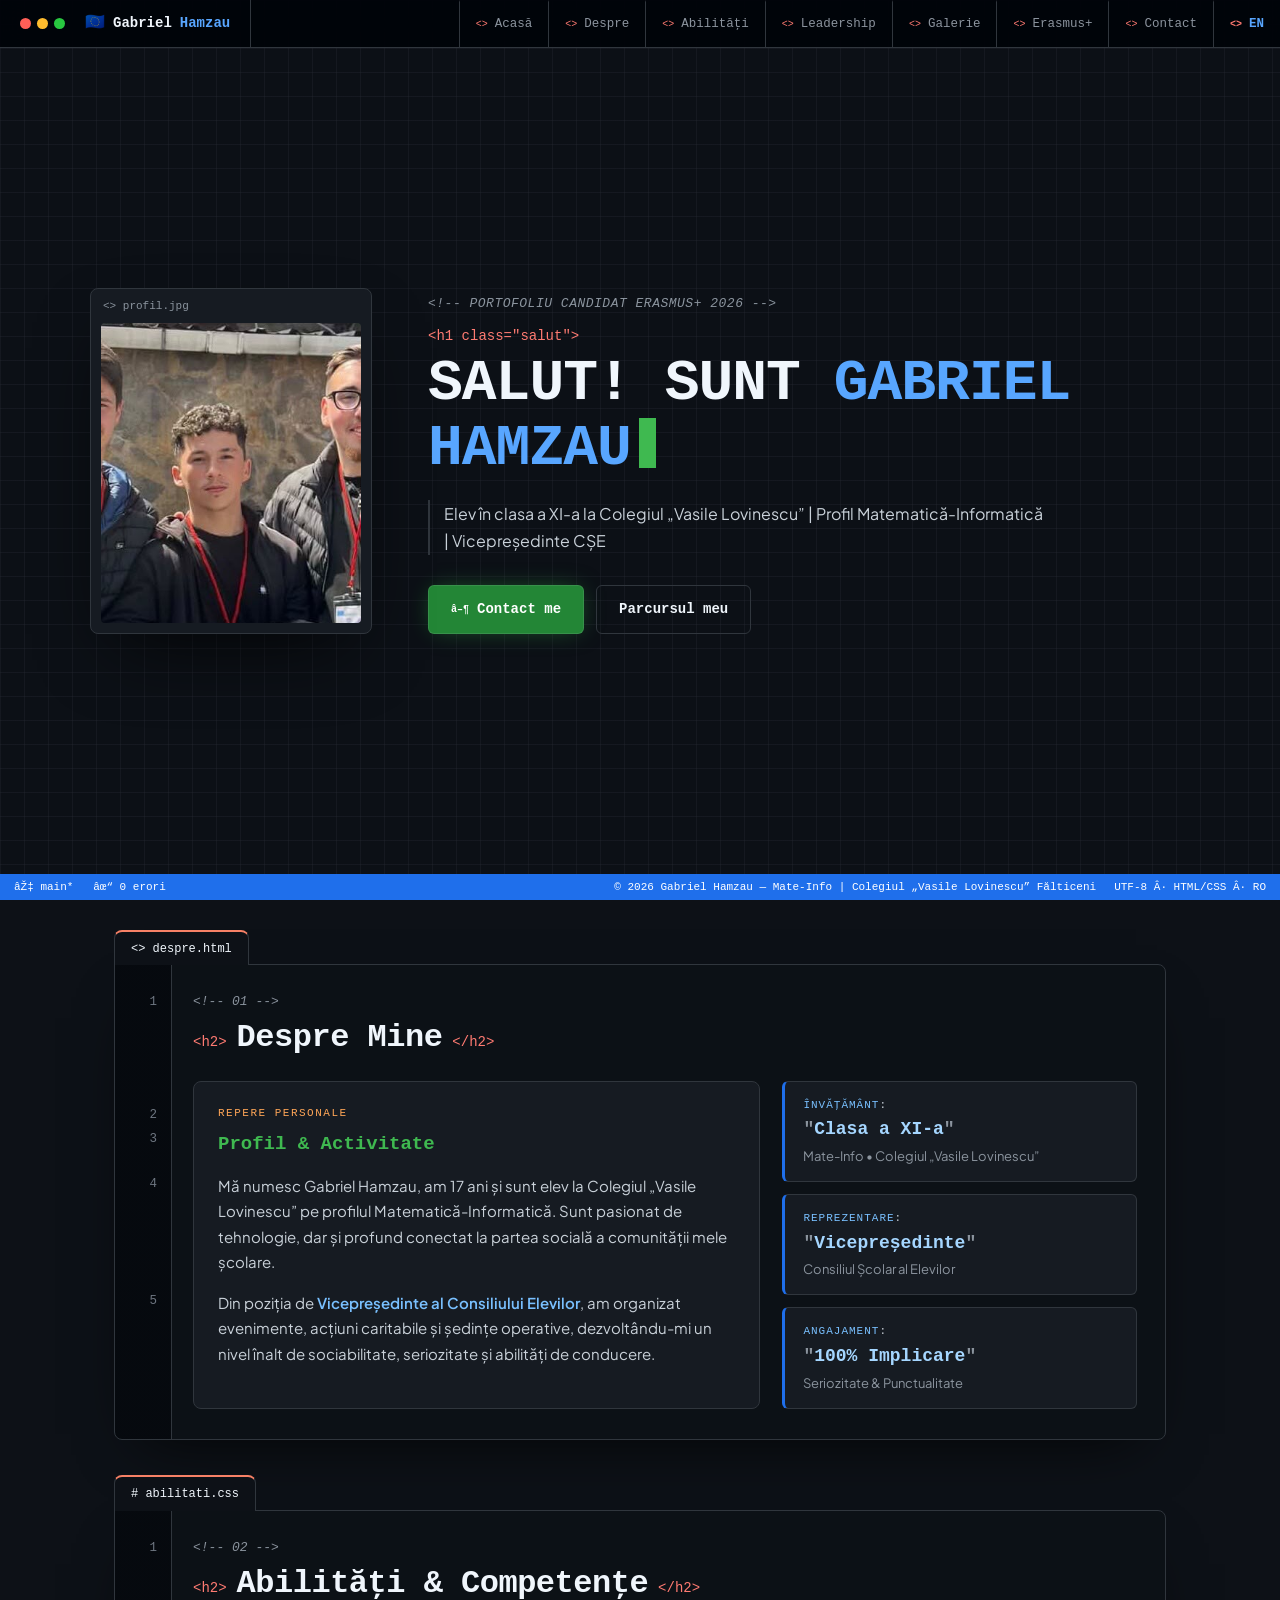
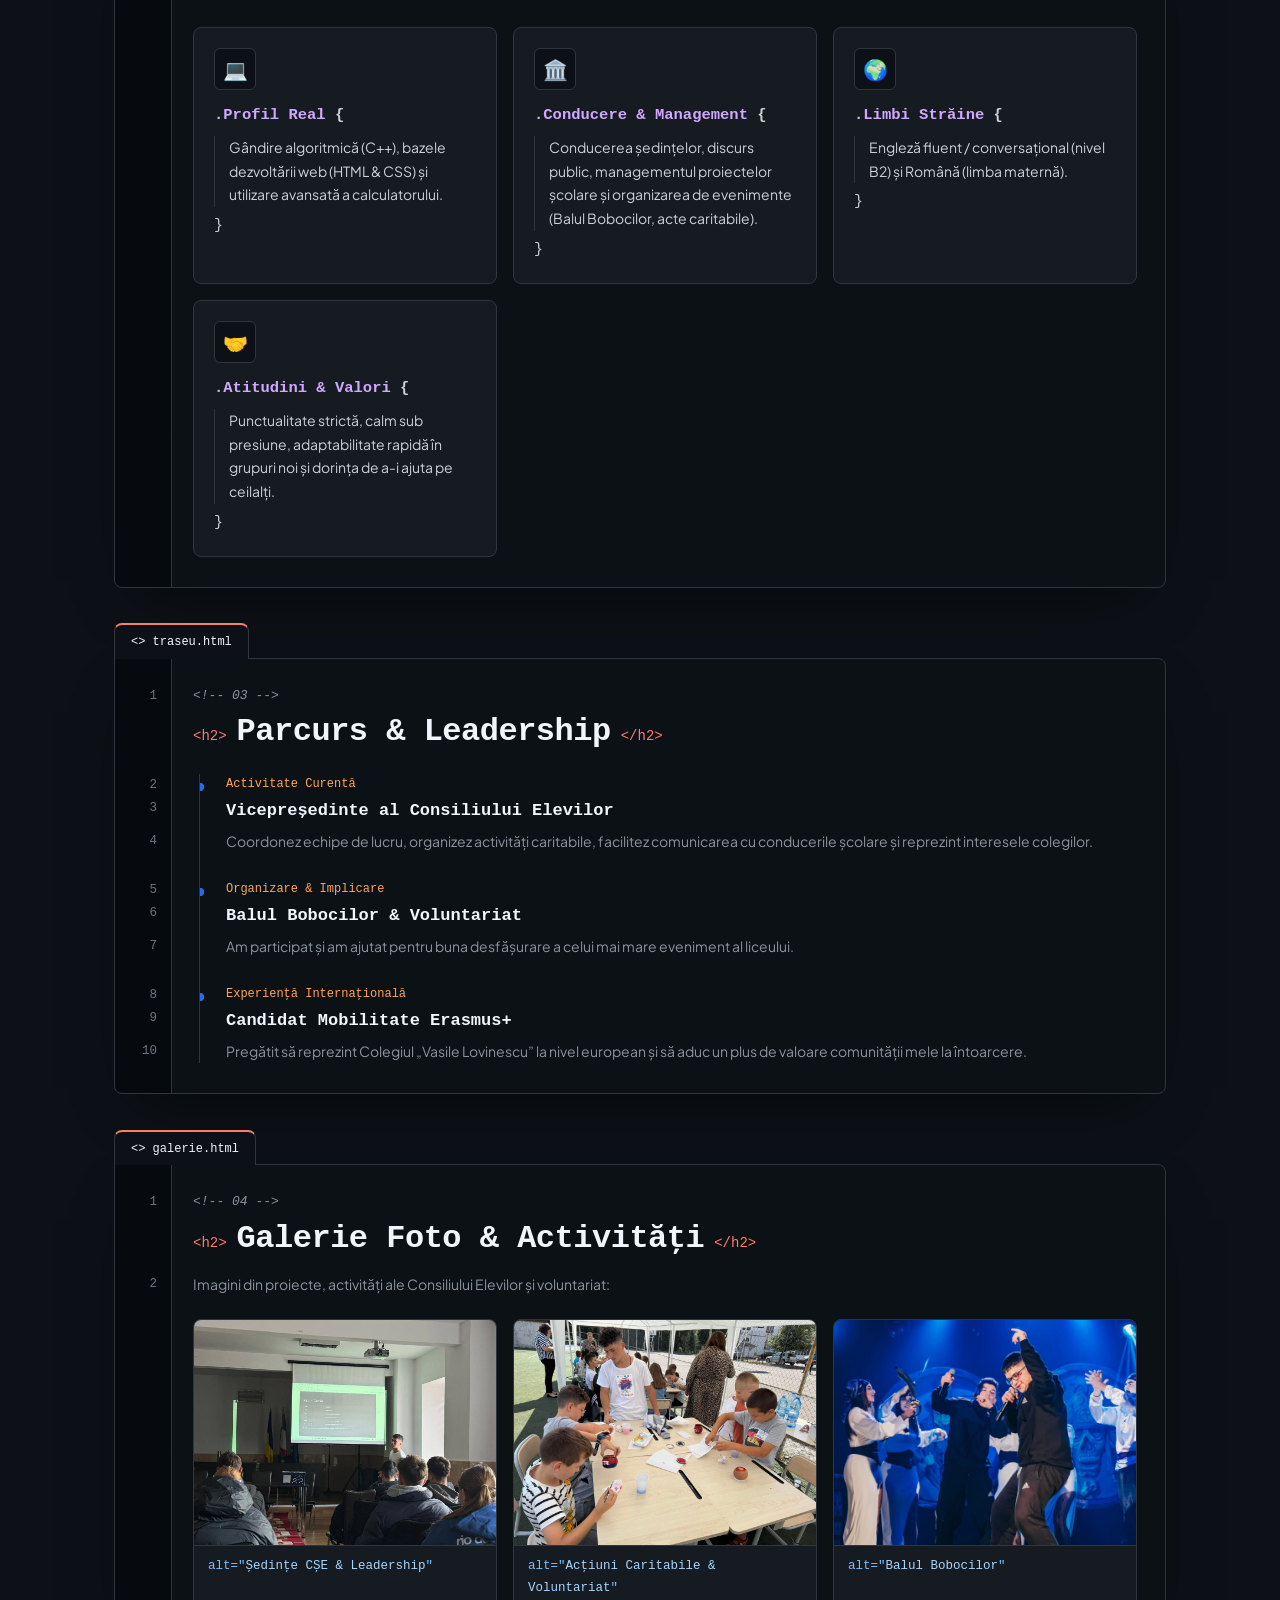
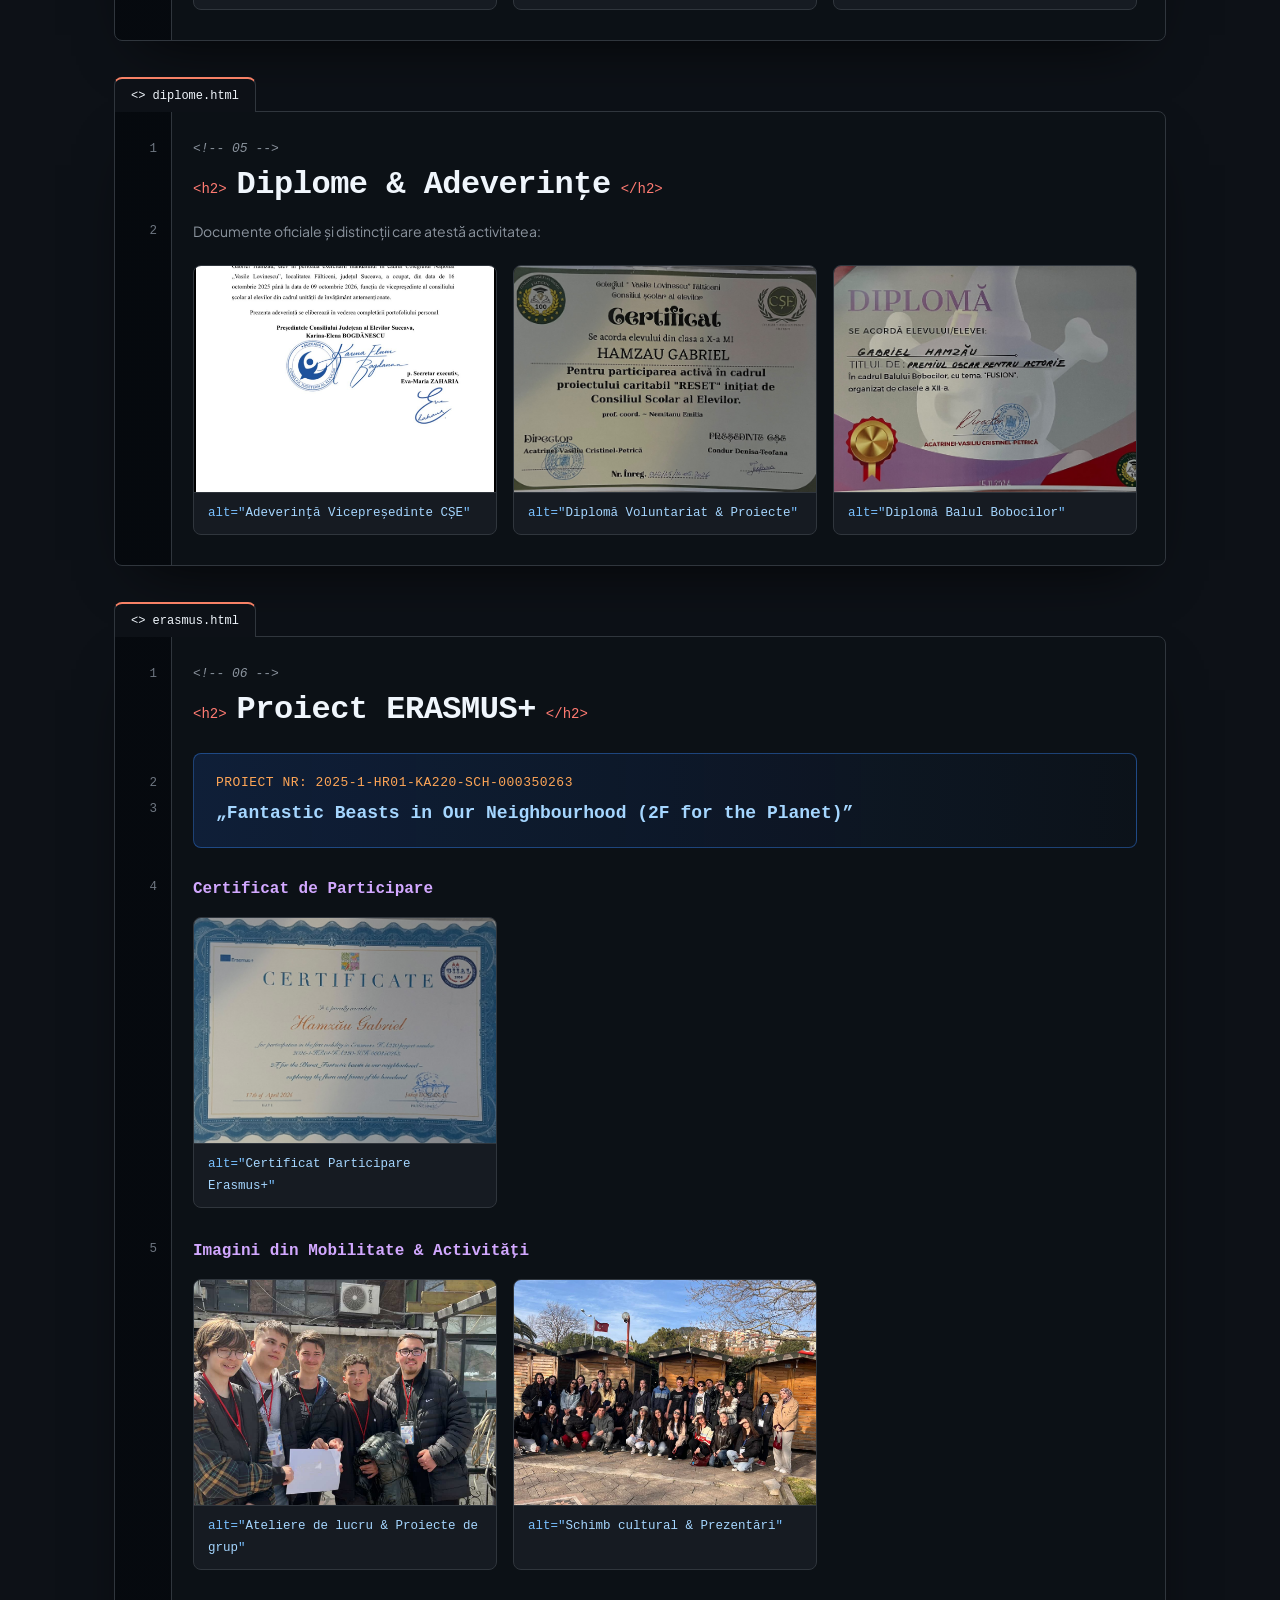
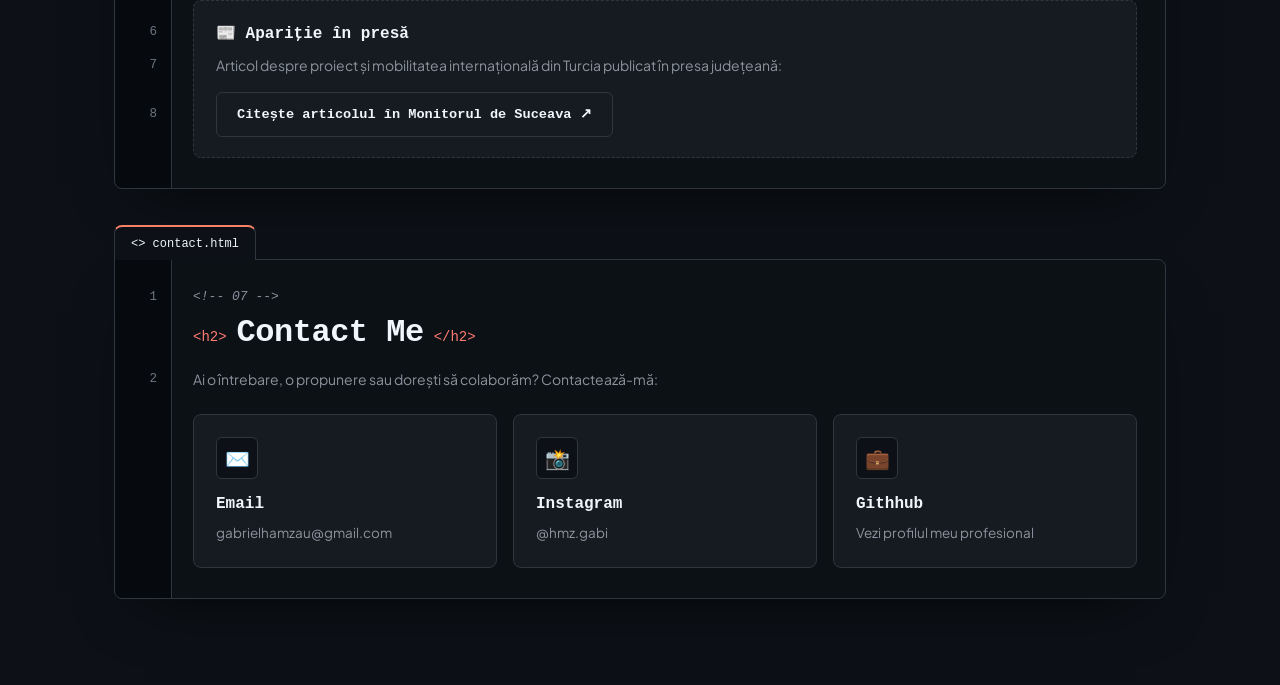
==== commit 8e44dec6: "Fix portfolio email and Instagram contact links Co-authored-by: Copilot App <223556219+Copilot@users" ====
--- a/index.html
+++ b/index.html
@@ -254,16 +254,16 @@
             <p class="subtitle-sec">Ai o întrebare, o propunere sau dorești să colaborăm? Contactează-mă:</p>
             
             <div class="contact-grid">
-                <a href="mailto:contact@gabrielhamzau.ro" class="contact-card">
+                <a href="mailto:gabrielhamzau@gmail.com" class="contact-card">
                     <div class="contact-icon">✉️</div>
                     <h3>Email</h3>
-                    <p>Trimite un mesaj direct</p>
+                    <p>gabrielhamzau@gmail.com</p>
                 </a>
 
-                <a href="https://instagram.com" target="_blank" class="contact-card">
+                <a href="https://www.instagram.com/hmz.gabi/" target="_blank" rel="noopener noreferrer" class="contact-card">
                     <div class="contact-icon">📸</div>
                     <h3>Instagram</h3>
-                    <p>Urmărește-mă pe social media</p>
+                    <p>@hmz.gabi</p>
                 </a>
 
                 <a href="https://linkedin.com" target="_blank" class="contact-card">
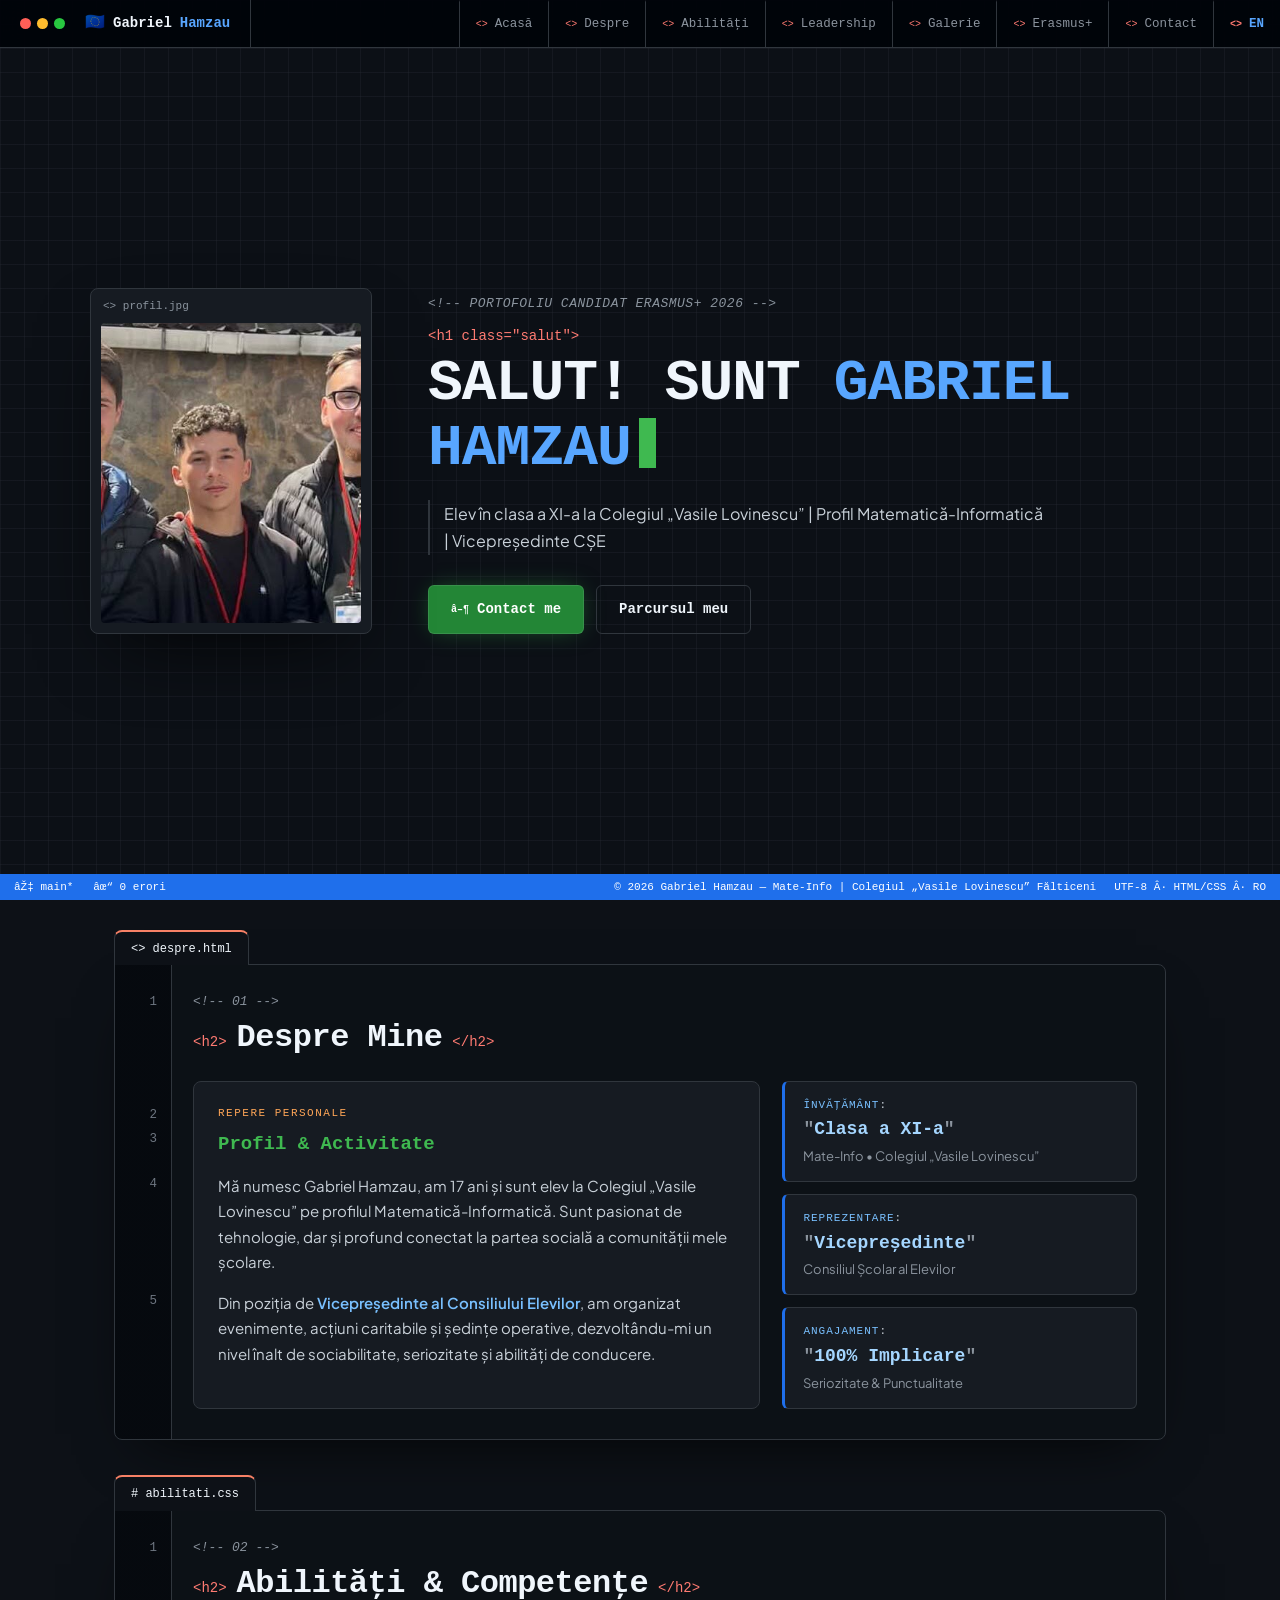
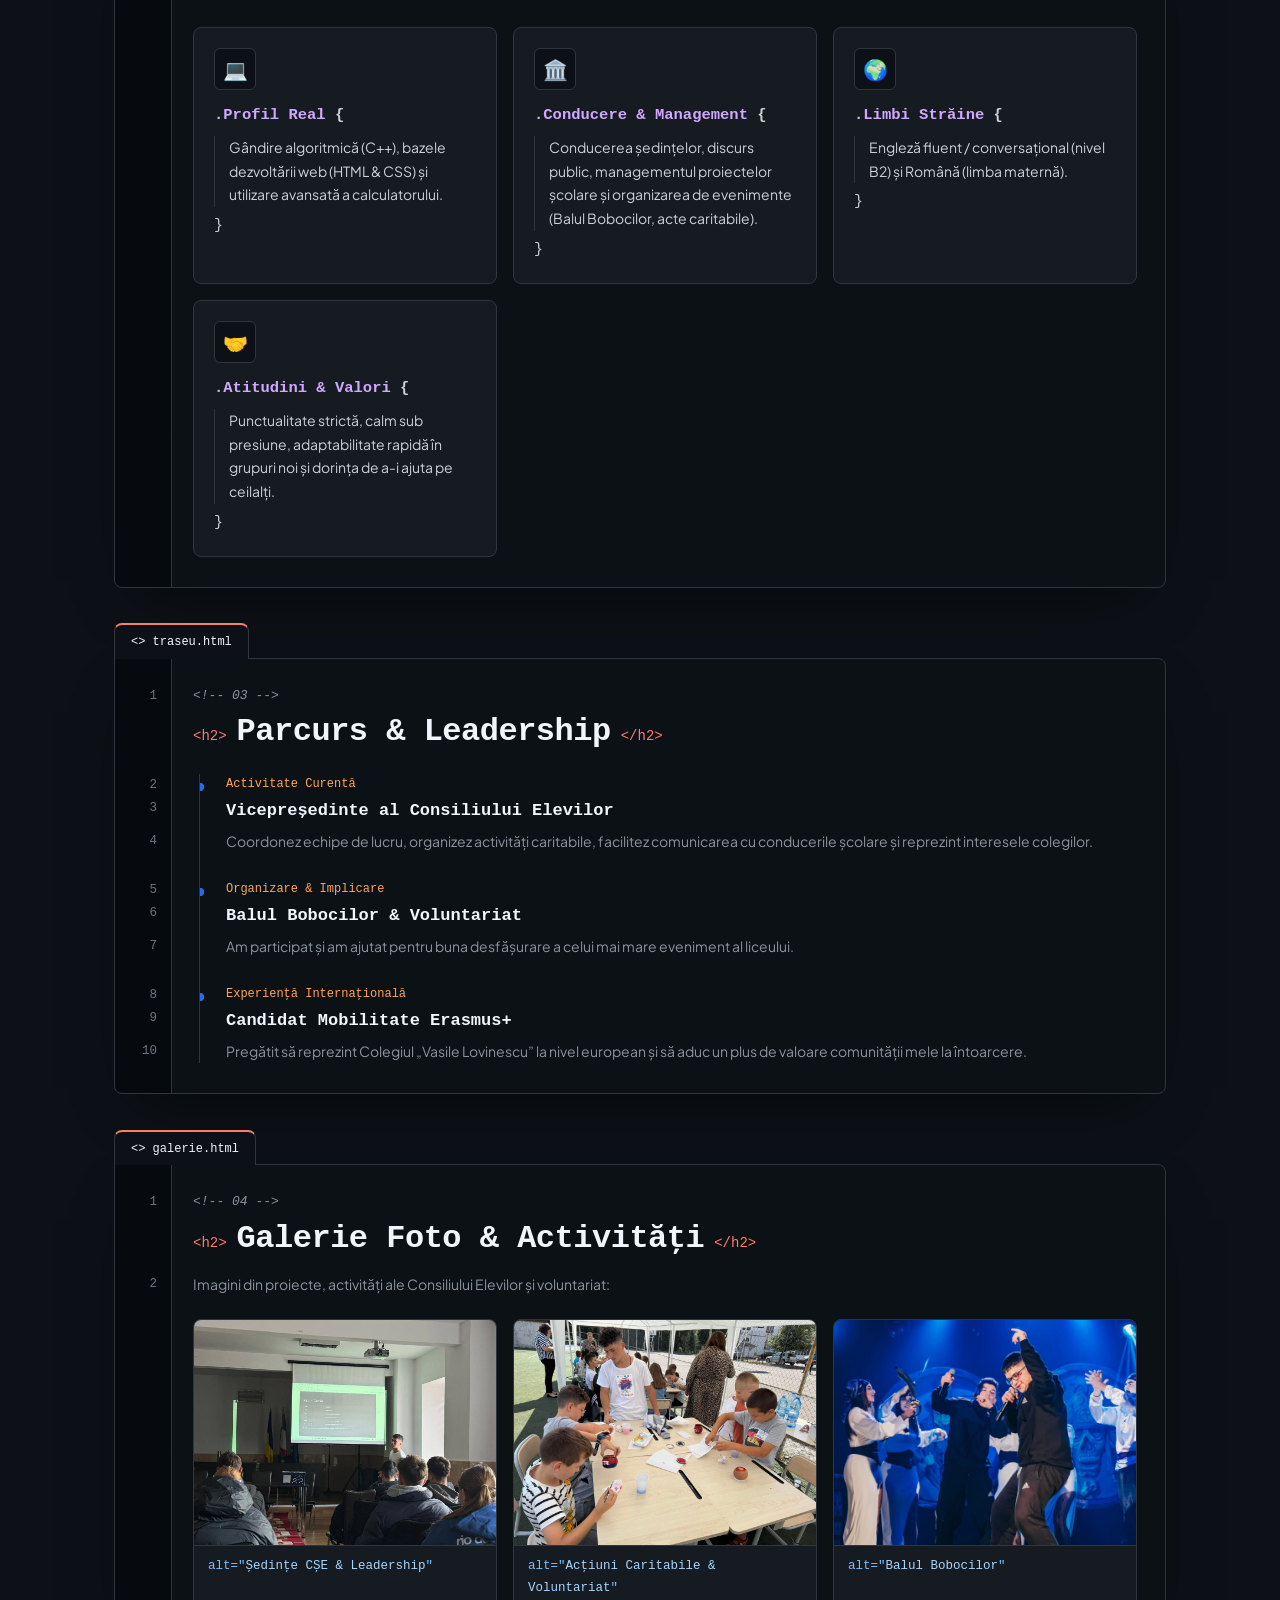
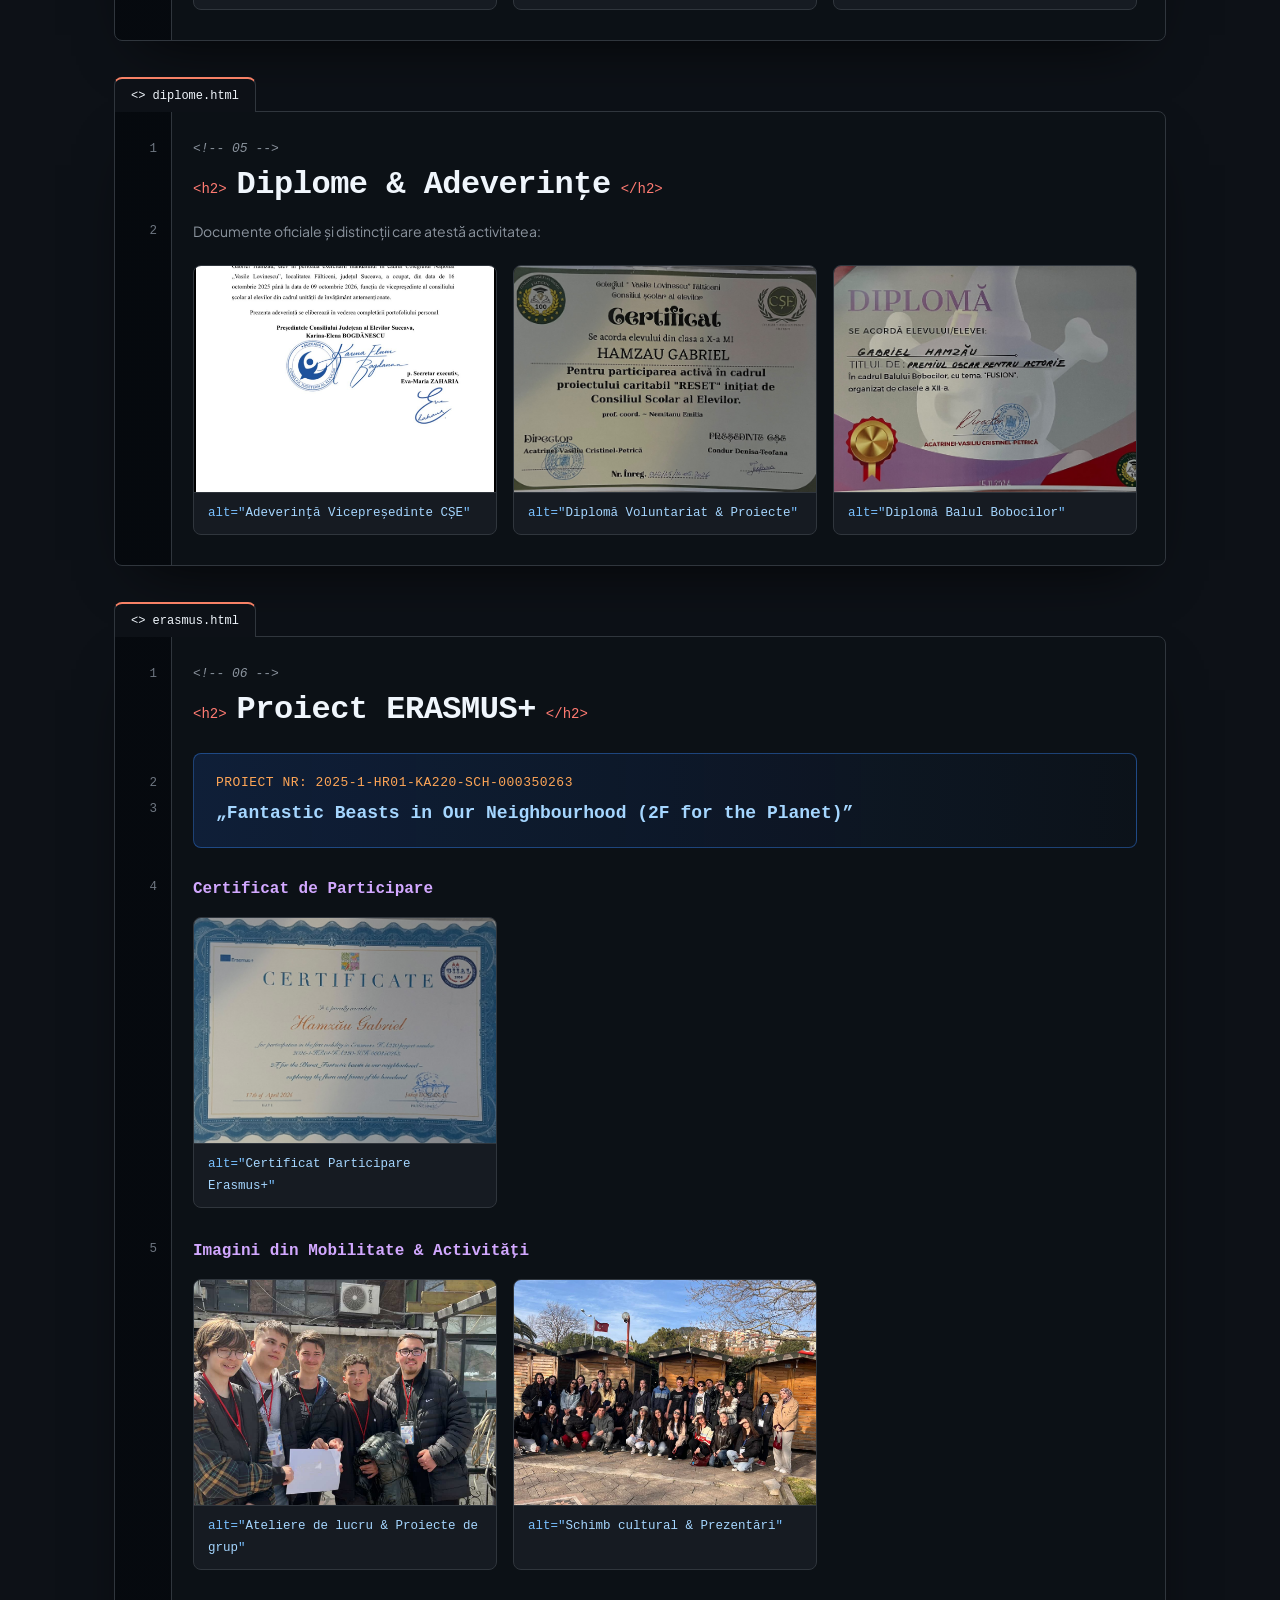
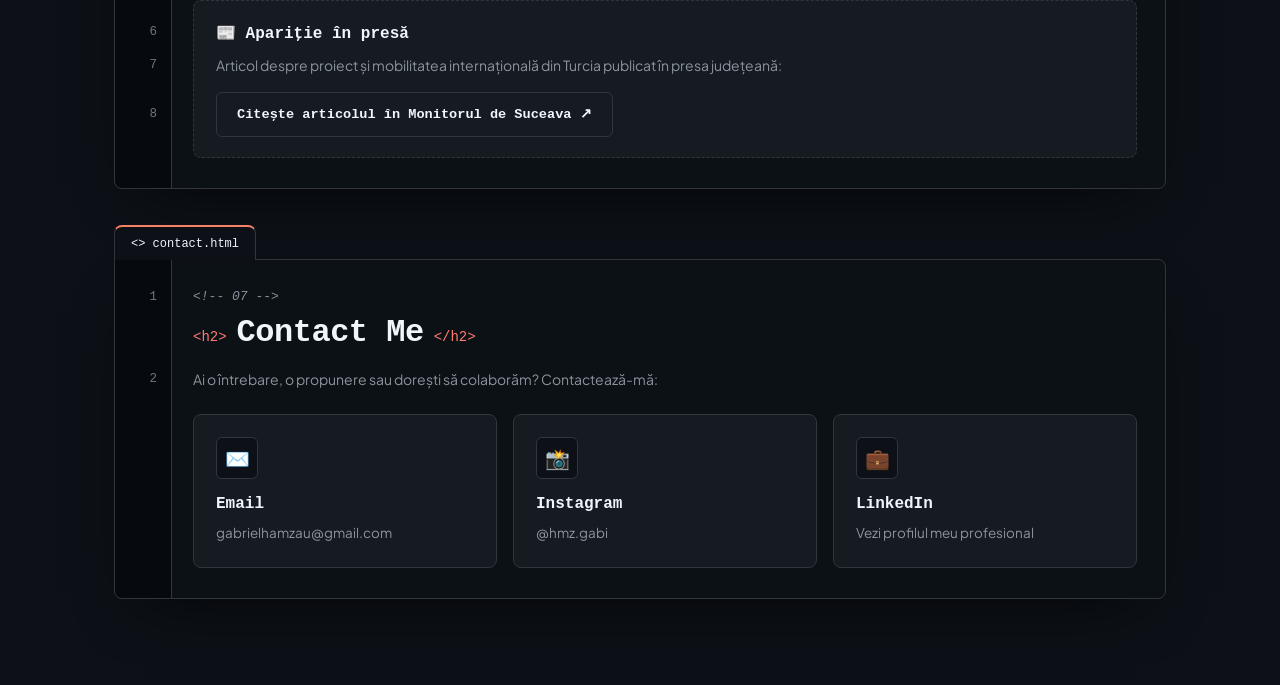
==== commit b33439e6: "Correct portfolio LinkedIn label Co-authored-by: Copilot App <223556219+Copilot@users.noreply.github" ====
--- a/index.html
+++ b/index.html
@@ -268,7 +268,7 @@
 
                 <a href="https://linkedin.com" target="_blank" class="contact-card">
                     <div class="contact-icon">💼</div>
-                    <h3>Githhub</h3>
+                    <h3>LinkedIn</h3>
                     <p>Vezi profilul meu profesional</p>
                 </a>
             </div>
